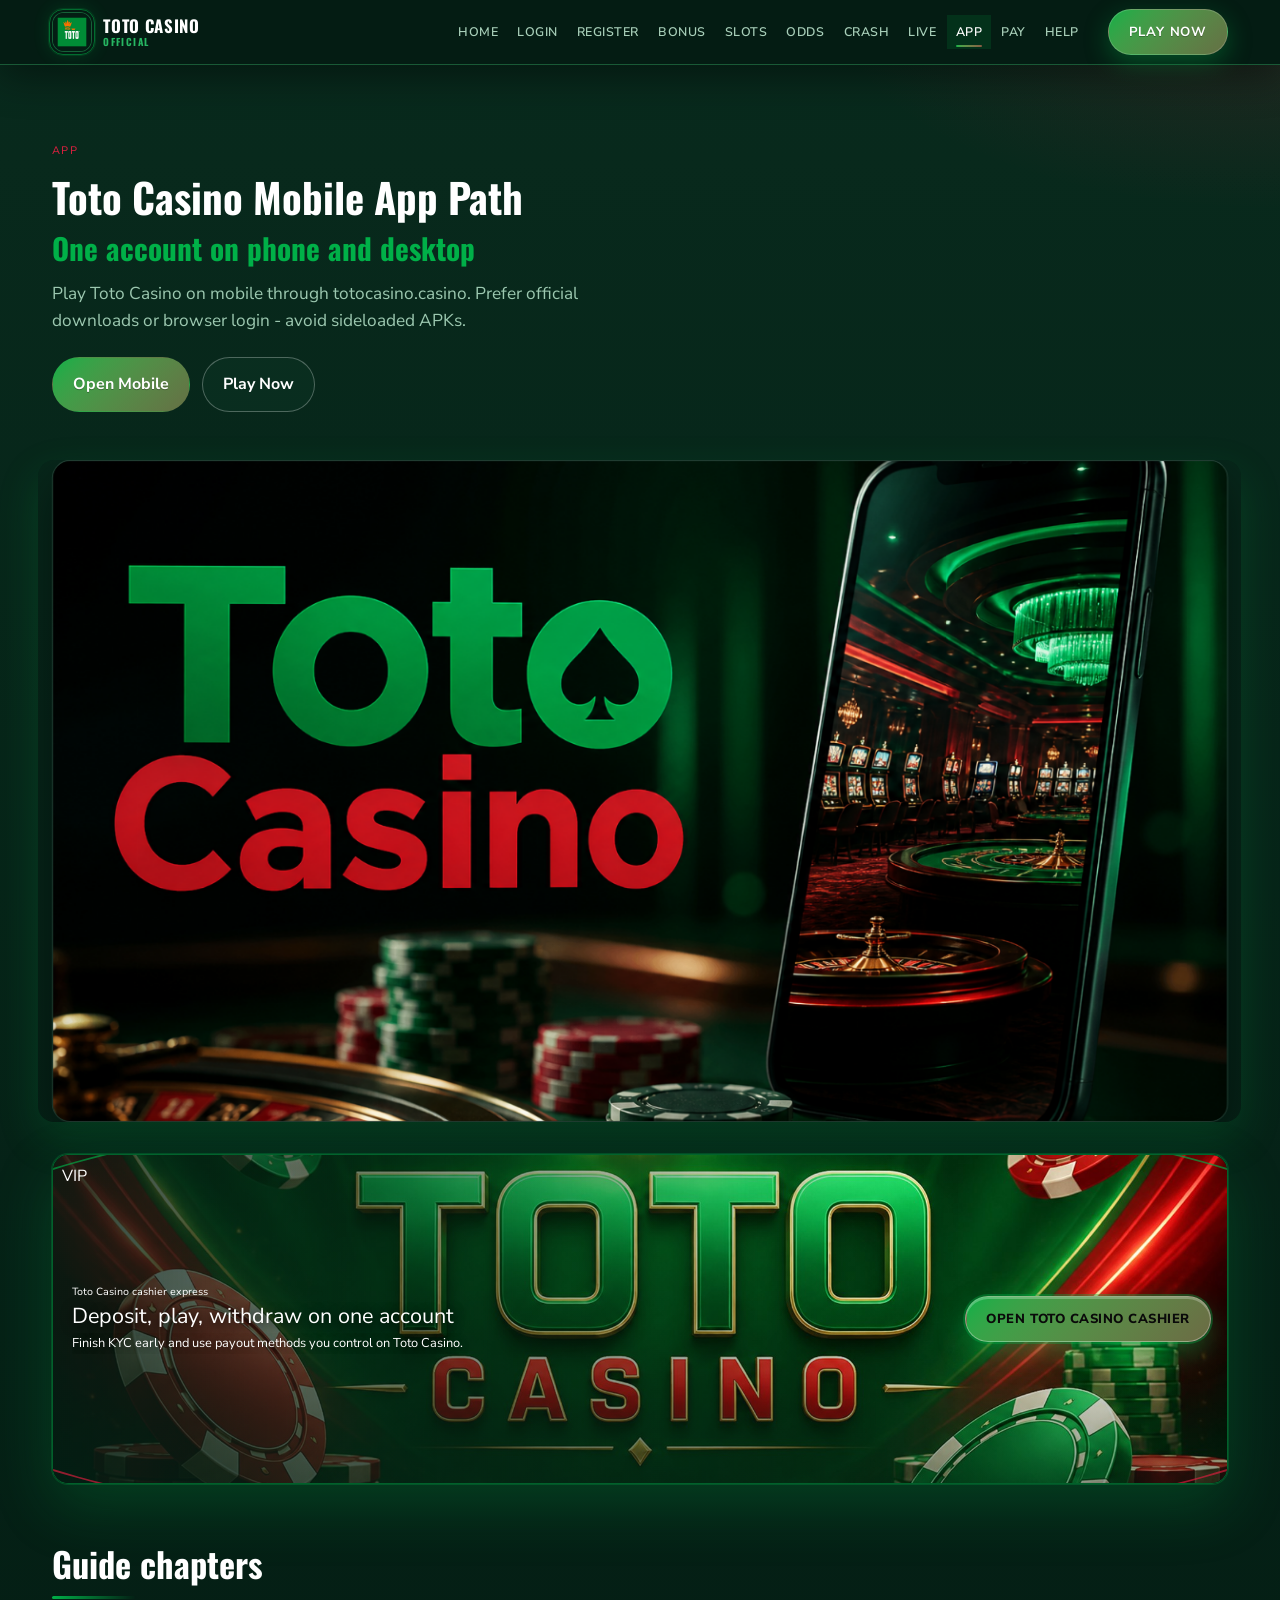
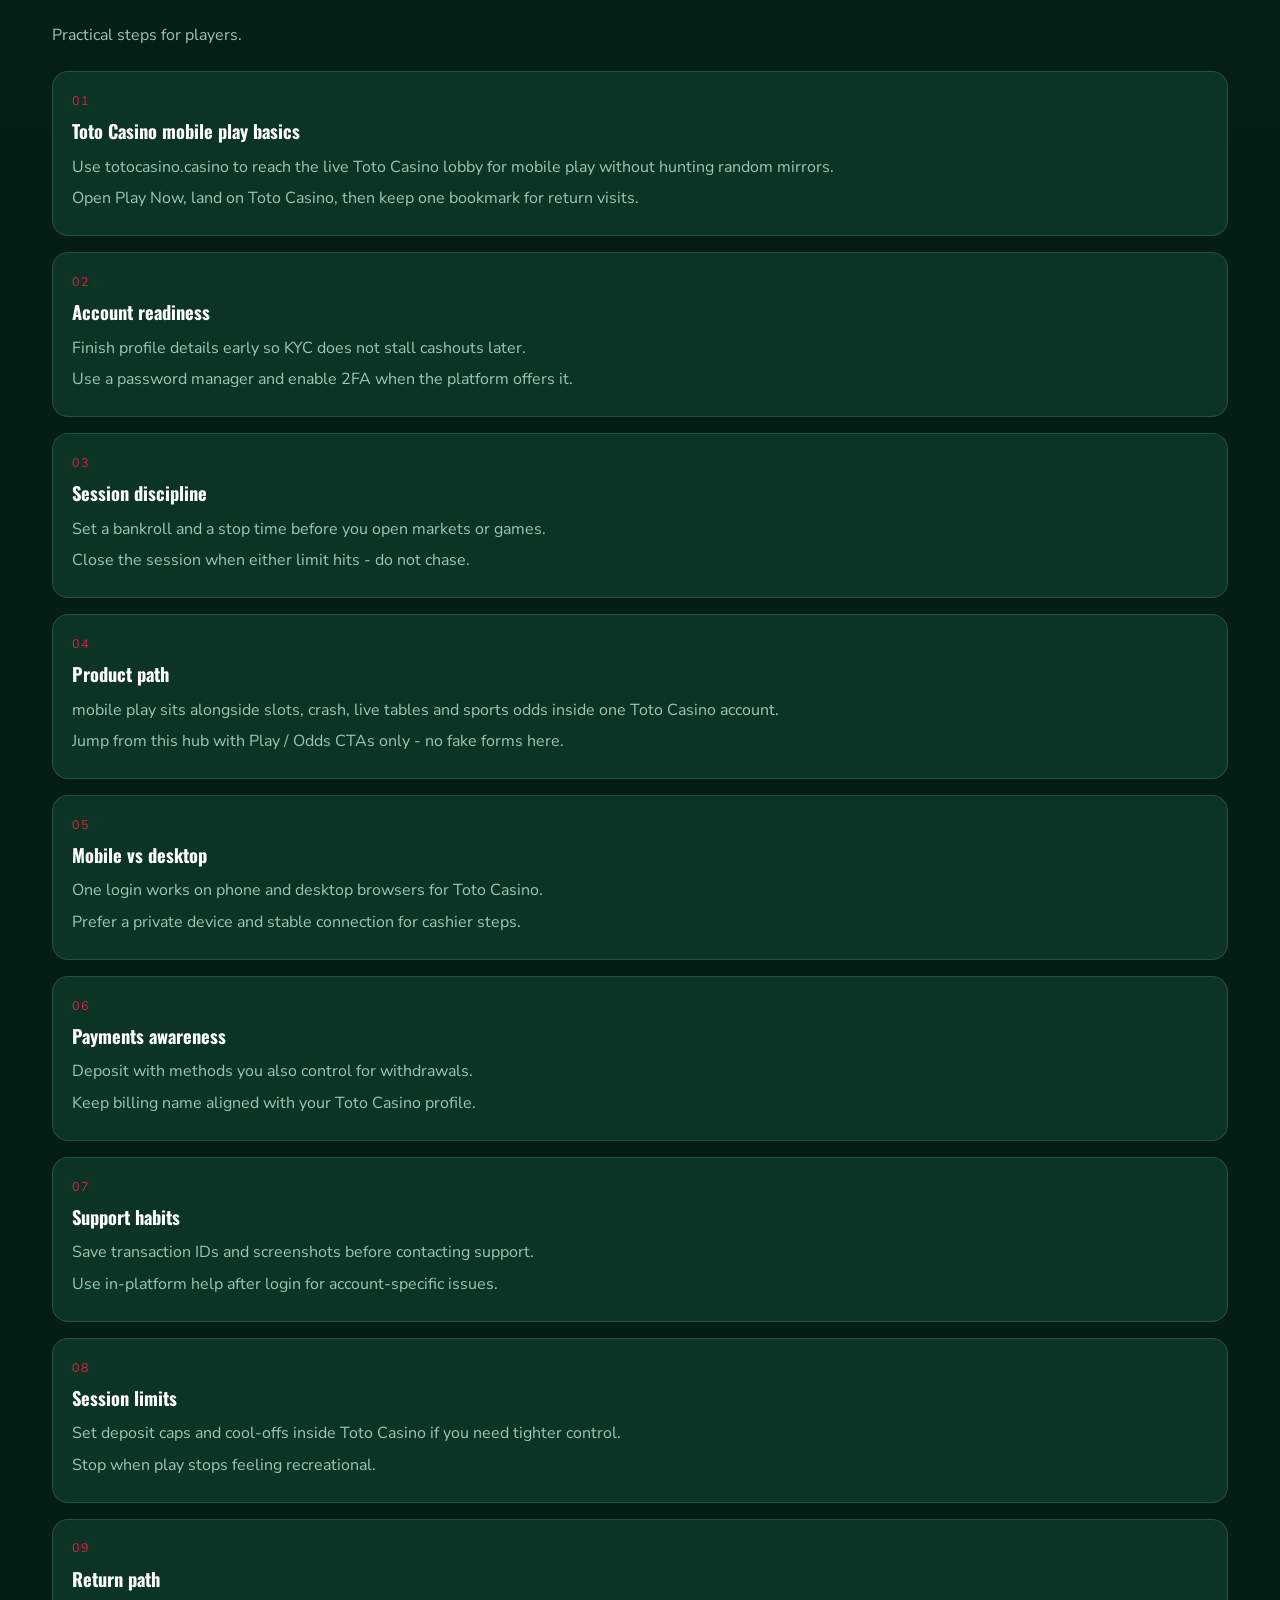
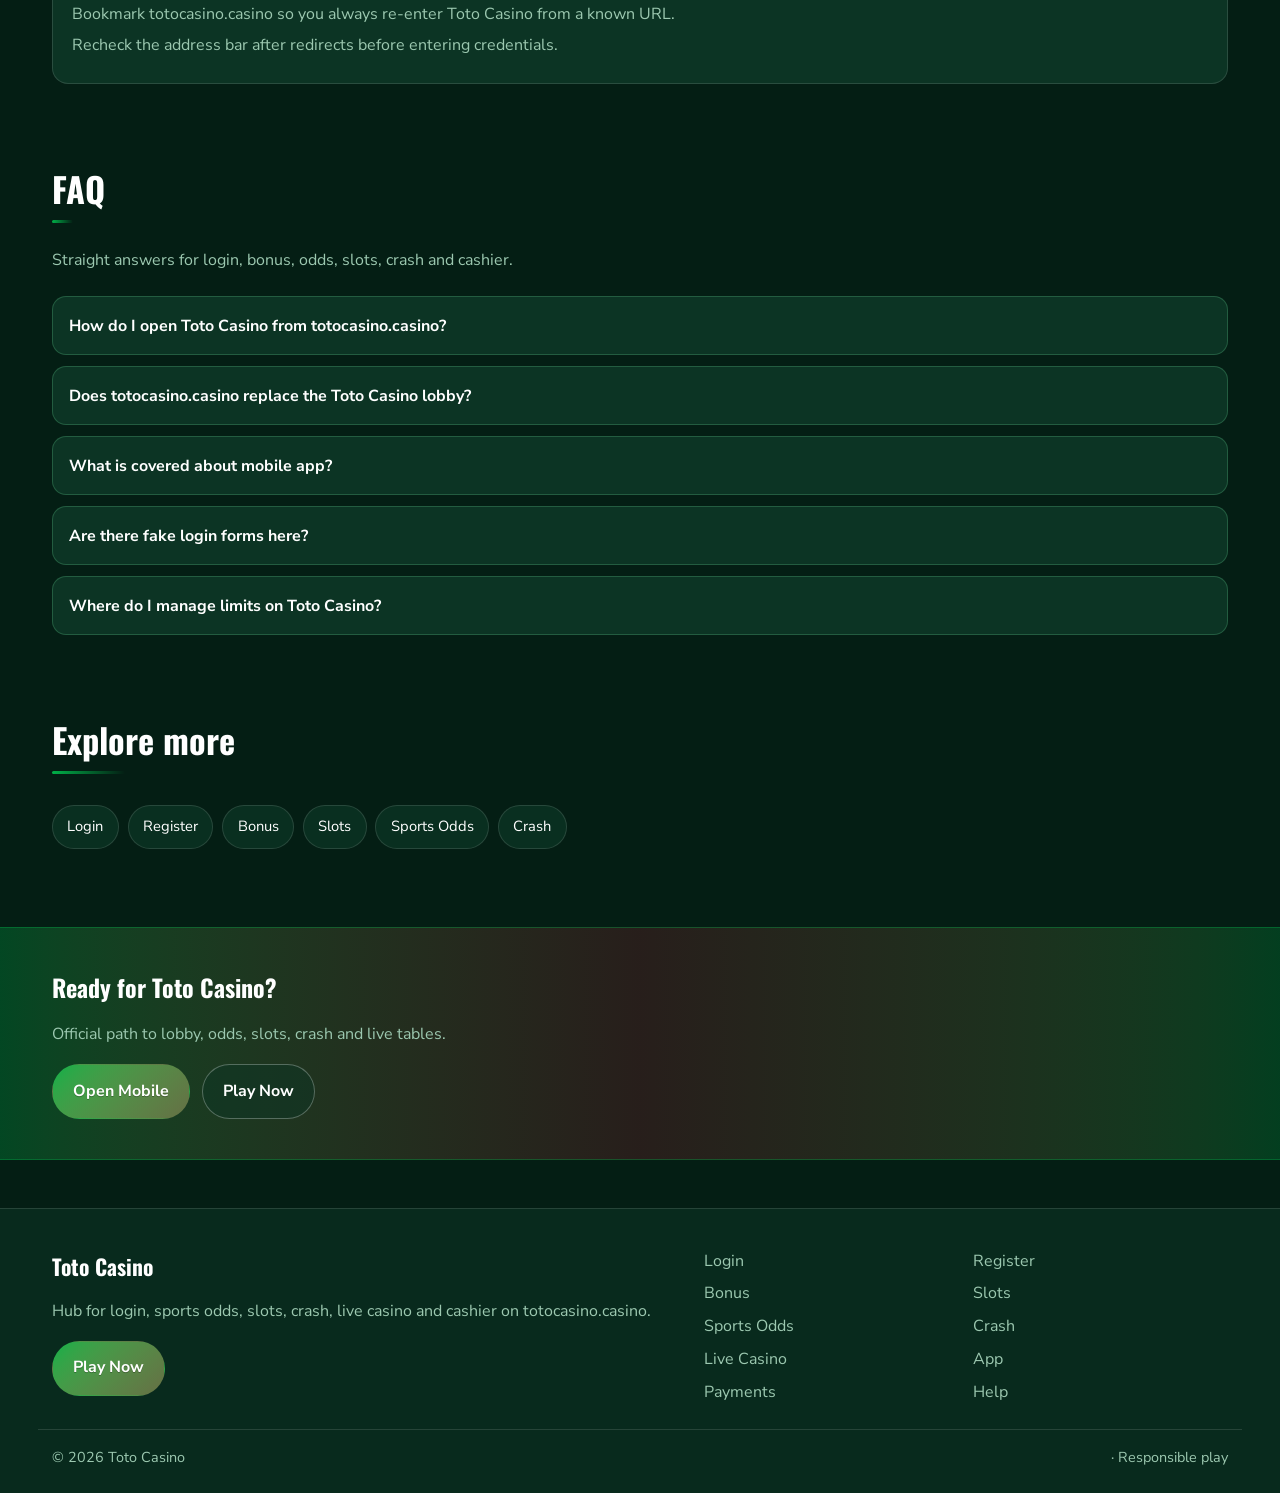
==== tcasino-app.html @ 25c6467b "Launch Toto Casino hub on totocasino.casino" ====
<!DOCTYPE html>
<html lang="en">
<head>
<meta charset="utf-8">
<meta name="viewport" content="width=device-width, initial-scale=1">
<title>Toto Casino App &amp; Mobile Play - Same Account | totocasino.casino</title>
<meta name="description" content="Use Toto Casino on mobile via totocasino.casino: one account, browser tips, secure sessions.">
<meta name="keywords" content="Toto Casino, Toto Casino App, Toto Casino login, Toto Casino bonus, Toto Casino slots, Toto Casino odds, totocasino.casino">
<meta name="robots" content="index,follow,max-image-preview:large">
<link rel="canonical" href="https://totocasino.casino/tcasino-app.html">
<meta property="og:type" content="website">
<meta property="og:site_name" content="Toto Casino">
<meta property="og:title" content="Toto Casino App &amp; Mobile Play - Same Account | totocasino.casino">
<meta property="og:description" content="Use Toto Casino on mobile via totocasino.casino: one account, browser tips, secure sessions.">
<meta property="og:url" content="https://totocasino.casino/tcasino-app.html">
<meta property="og:image" content="https://totocasino.casino/assets/pages/tcasino-app.jpg">
<meta name="twitter:card" content="summary_large_image">
<meta name="twitter:title" content="Toto Casino App &amp; Mobile Play - Same Account | totocasino.casino">
<meta name="twitter:description" content="Use Toto Casino on mobile via totocasino.casino: one account, browser tips, secure sessions.">
<meta name="twitter:image" content="https://totocasino.casino/assets/pages/tcasino-app.jpg">
<link rel="icon" href="/favicon.ico" sizes="any">
<link rel="icon" type="image/png" sizes="48x48" href="/favicon-48x48.png">
<link rel="icon" type="image/png" sizes="96x96" href="/favicon-96x96.png">
<link rel="icon" type="image/png" sizes="192x192" href="/favicon-192x192.png">
<link rel="apple-touch-icon" sizes="180x180" href="/apple-touch-icon.png">
<link rel="manifest" href="/site.webmanifest">
<link rel="preconnect" href="https://fonts.googleapis.com">
<link rel="preconnect" href="https://fonts.gstatic.com" crossorigin>
<link href="https://fonts.googleapis.com/css2?family=Oswald:wght@600;700&family=Nunito+Sans:wght@400;600;700&display=swap" rel="stylesheet">
<link rel="stylesheet" href="/css/styles.css">
<link rel="stylesheet" href="/css/i18n.css">
<script type="application/ld+json">{"@context":"https://schema.org","@type":"FAQPage","url":"https://totocasino.casino/tcasino-app.html","mainEntity":[{"@type":"Question","name":"How do I open Toto Casino from totocasino.casino?","acceptedAnswer":{"@type":"Answer","text":"Tap Play Now on totocasino.casino, follow through to the live Toto Casino site, then complete login or registration there."}},{"@type":"Question","name":"Does totocasino.casino replace the Toto Casino lobby?","acceptedAnswer":{"@type":"Answer","text":"No. totocasino.casino is an SEO hub for login, bonus path, odds, slots, crash, live casino and cashier. Real games run on Toto Casino after you continue."}},{"@type":"Question","name":"What is covered about mobile app?","acceptedAnswer":{"@type":"Answer","text":"This page explains practical mobile app steps for Toto Casino players: safe entry, product location, session limits and where to continue via Play Now."}},{"@type":"Question","name":"Are there fake login forms here?","acceptedAnswer":{"@type":"Answer","text":"No. Never enter passwords on the hub. Credentials belong only on the live Toto Casino site after you leave this page."}},{"@type":"Question","name":"Where do I manage limits on Toto Casino?","acceptedAnswer":{"@type":"Answer","text":"Use deposit limits, reality checks and cool-offs inside the logged-in Toto Casino account tools."}}]}</script>
</head>
<body class="layout-4 page">
<header class="site-header" id="siteHeader">
<div class="wrap header-bar">
<a class="brand" href="/" aria-label="Toto Casino home">
<span class="brand-mark"><img src="/assets/brand/logo.png" alt="Toto Casino logo" width="40" height="40"></span>
<span class="brand-copy"><span class="brand-name">Toto Casino</span><span class="brand-tag">Official</span></span>
</a>
<button class="nav-toggle" id="navToggle" aria-expanded="false" aria-controls="siteNav" type="button" aria-label="Open menu"><span></span><span></span><span></span></button>
<nav class="site-nav" id="siteNav" aria-label="Primary"><a class="nav-link" href="/">Home</a><a class="nav-link" href="/tcasino-login.html">Login</a><a class="nav-link" href="/tcasino-register.html">Register</a><a class="nav-link" href="/tcasino-bonus.html">Bonus</a><a class="nav-link" href="/tcasino-slots.html">Slots</a><a class="nav-link" href="/tcasino-odds.html">Odds</a><a class="nav-link" href="/tcasino-crash.html">Crash</a><a class="nav-link" href="/tcasino-live.html">Live</a><a class="nav-link is-active" href="/tcasino-app.html">App</a><a class="nav-link" href="/tcasino-pay.html">Pay</a><a class="nav-link" href="/tcasino-help.html">Help</a></nav>
<a class="btn btn-accent header-cta" href="https://martell888.online/wnXth5r9?sub_id_1=totocasino.casino" rel="nofollow sponsored noopener" target="_blank">Play Now</a>
</div>
</header>
<section class="page-hero"><div class="wrap">
<div class="eyebrow">App</div>
<h1>Toto Casino Mobile App Path<em>One account on phone and desktop</em></h1>
<p class="lead">Play Toto Casino on mobile through totocasino.casino. Prefer official downloads or browser login - avoid sideloaded APKs.</p>
<div class="cta-row">
<a class="btn btn-accent" href="https://martell888.online/wnXth5r9?sub_id_1=totocasino.casino" rel="nofollow sponsored noopener" target="_blank">Open Mobile</a>
<a class="btn btn-ghost" href="https://martell888.online/wnXth5r9?sub_id_1=totocasino.casino" rel="nofollow sponsored noopener" target="_blank">Play Now</a>
</div>

</div></section>
<div class="page-cover wrap"><img src="/assets/pages/tcasino-app.jpg" alt="App cover" width="1200" height="675" loading="eager"></div>
<div class="wrap"><a class="promo-fx promo-vip reveal" href="https://martell888.online/wnXth5r9?sub_id_1=totocasino.casino" rel="nofollow sponsored noopener" target="_blank">
<span class="promo-badge">VIP</span>
<span class="promo-fx-glow" aria-hidden="true"></span>
<span class="promo-fx-scan" aria-hidden="true"></span>
<span class="promo-fx-particles" aria-hidden="true"></span>
<span class="promo-fx-rays" aria-hidden="true"></span>
<span class="promo-fx-ring" aria-hidden="true"></span>
<div class="promo-media"><img src="/assets/promo/promo-cashier.jpg" alt="Toto Casino promo" width="960" height="540" loading="lazy"></div>
<div class="promo-copy"><span class="promo-kicker">Toto Casino cashier express</span><div class="promo-title">Deposit, play, withdraw on one account</div><p class="promo-sub">Finish KYC early and use payout methods you control on Toto Casino.</p></div>
<span class="promo-cta"><span class="promo-cta-shine" aria-hidden="true"></span><span class="promo-cta-label">Open Toto Casino cashier</span></span>
</a></div>
<section class="chapters wrap"><div class="section-head"><h2>Guide chapters</h2><p class="mute">Practical steps for players.</p></div><div class="chapter-grid"><article class="chapter"><div class="chapter-n">01</div><h3>Toto Casino mobile play basics</h3><p>Use totocasino.casino to reach the live Toto Casino lobby for mobile play without hunting random mirrors.</p><p>Open Play Now, land on Toto Casino, then keep one bookmark for return visits.</p></article><article class="chapter"><div class="chapter-n">02</div><h3>Account readiness</h3><p>Finish profile details early so KYC does not stall cashouts later.</p><p>Use a password manager and enable 2FA when the platform offers it.</p></article><article class="chapter"><div class="chapter-n">03</div><h3>Session discipline</h3><p>Set a bankroll and a stop time before you open markets or games.</p><p>Close the session when either limit hits - do not chase.</p></article><article class="chapter"><div class="chapter-n">04</div><h3>Product path</h3><p>mobile play sits alongside slots, crash, live tables and sports odds inside one Toto Casino account.</p><p>Jump from this hub with Play / Odds CTAs only - no fake forms here.</p></article><article class="chapter"><div class="chapter-n">05</div><h3>Mobile vs desktop</h3><p>One login works on phone and desktop browsers for Toto Casino.</p><p>Prefer a private device and stable connection for cashier steps.</p></article><article class="chapter"><div class="chapter-n">06</div><h3>Payments awareness</h3><p>Deposit with methods you also control for withdrawals.</p><p>Keep billing name aligned with your Toto Casino profile.</p></article><article class="chapter"><div class="chapter-n">07</div><h3>Support habits</h3><p>Save transaction IDs and screenshots before contacting support.</p><p>Use in-platform help after login for account-specific issues.</p></article><article class="chapter"><div class="chapter-n">08</div><h3>Session limits</h3><p>Set deposit caps and cool-offs inside Toto Casino if you need tighter control.</p><p>Stop when play stops feeling recreational.</p></article><article class="chapter"><div class="chapter-n">09</div><h3>Return path</h3><p>Bookmark totocasino.casino so you always re-enter Toto Casino from a known URL.</p><p>Recheck the address bar after redirects before entering credentials.</p></article></div></section>
<section class="faq wrap" id="faq"><div class="section-head"><h2>FAQ</h2><p class="mute">Straight answers for login, bonus, odds, slots, crash and cashier.</p></div><div class="faq-list"><details class="faq-item"><summary>How do I open Toto Casino from totocasino.casino?</summary><p>Tap Play Now on totocasino.casino, follow through to the live Toto Casino site, then complete login or registration there.</p></details><details class="faq-item"><summary>Does totocasino.casino replace the Toto Casino lobby?</summary><p>No. totocasino.casino is an SEO hub for login, bonus path, odds, slots, crash, live casino and cashier. Real games run on Toto Casino after you continue.</p></details><details class="faq-item"><summary>What is covered about mobile app?</summary><p>This page explains practical mobile app steps for Toto Casino players: safe entry, product location, session limits and where to continue via Play Now.</p></details><details class="faq-item"><summary>Are there fake login forms here?</summary><p>No. Never enter passwords on the hub. Credentials belong only on the live Toto Casino site after you leave this page.</p></details><details class="faq-item"><summary>Where do I manage limits on Toto Casino?</summary><p>Use deposit limits, reality checks and cool-offs inside the logged-in Toto Casino account tools.</p></details></div></section>
<section class="related wrap"><div class="section-head"><h2>Explore more</h2></div><div class="chip-row"><a class="chip" href="/tcasino-login.html">Login</a><a class="chip" href="/tcasino-register.html">Register</a><a class="chip" href="/tcasino-bonus.html">Bonus</a><a class="chip" href="/tcasino-slots.html">Slots</a><a class="chip" href="/tcasino-odds.html">Sports Odds</a><a class="chip" href="/tcasino-crash.html">Crash</a></div></section>
<section class="cta-band"><div class="wrap cta-inner">
<h2>Ready for Toto Casino?</h2>
<p class="mute">Official path to lobby, odds, slots, crash and live tables.</p>
<div class="cta-row">
<a class="btn btn-accent" href="https://martell888.online/wnXth5r9?sub_id_1=totocasino.casino" rel="nofollow sponsored noopener" target="_blank">Open Mobile</a>
<a class="btn btn-ghost" href="https://martell888.online/wnXth5r9?sub_id_1=totocasino.casino" rel="nofollow sponsored noopener" target="_blank">Play Now</a>
</div></div></section>
<footer class="site-footer">
<div class="wrap footer-grid">
<div>
<div class="footer-brand">Toto Casino</div>
<p class="mute">Hub for login, sports odds, slots, crash, live casino and cashier on totocasino.casino.</p>
<a class="btn btn-accent" href="https://martell888.online/wnXth5r9?sub_id_1=totocasino.casino" rel="nofollow sponsored noopener" target="_blank">Play Now</a>
</div>
<div class="footer-links"><a href="/tcasino-login.html">Login</a><a href="/tcasino-register.html">Register</a><a href="/tcasino-bonus.html">Bonus</a><a href="/tcasino-slots.html">Slots</a><a href="/tcasino-odds.html">Sports Odds</a><a href="/tcasino-crash.html">Crash</a><a href="/tcasino-live.html">Live Casino</a><a href="/tcasino-app.html">App</a><a href="/tcasino-pay.html">Payments</a><a href="/tcasino-help.html">Help</a></div>
</div>
<div class="wrap footer-base"><span>&copy; 2026 Toto Casino</span><span> &middot; Responsible play</span></div>
</footer>
<script src="/js/main.js"></script>
<script src="/js/i18n-dict.js"></script>
<script src="/js/i18n.js"></script>
</body>
</html>
---- css/styles.css ----
:root{
--bg:#041E14;--surface:#0C3424;--text:#FFFFFF;--mute:#9CC8B0;
--accent:#00B048;--accent2:#E02040;
--font-display:'Oswald',Georgia,serif;--font-body:'Nunito Sans',system-ui,sans-serif;
--radius:18px;--line:color-mix(in srgb,var(--text) 12%,transparent);
--shadow:0 18px 50px color-mix(in srgb,#000 45%,transparent);
}
*{box-sizing:border-box}html{scroll-behavior:smooth}
body{margin:0;font-family:var(--font-body);color:var(--text);line-height:1.6;min-height:100vh;background:
radial-gradient(1100px 500px at 10% -10%,color-mix(in srgb,var(--accent) 16%,transparent),transparent 55%),
radial-gradient(900px 420px at 100% 0%,color-mix(in srgb,var(--accent2) 14%,transparent),transparent 50%),
linear-gradient(180deg,color-mix(in srgb,var(--surface) 55%,var(--bg)),var(--bg) 38%,var(--bg))}
img{max-width:100%;display:block}a{color:inherit;text-decoration:none}
.wrap{width:min(1120px,92%);margin:0 auto}.mute{color:var(--mute)}
.site-header{position:sticky;top:0;z-index:50;backdrop-filter:blur(10px);background:color-mix(in srgb,var(--bg) 55%,transparent);border-bottom:1px solid transparent;transition:.25s ease}
.site-header.is-solid{background:color-mix(in srgb,var(--bg) 92%,transparent);border-bottom-color:var(--line);box-shadow:0 8px 30px color-mix(in srgb,#000 25%,transparent)}
.header-inner{display:flex;align-items:center;gap:1rem;min-height:72px}
.brand{display:flex;align-items:center;gap:.7rem;font-family:var(--font-display);font-weight:700}
.brand img{width:44px;height:44px;object-fit:cover;border-radius:10px;border:1px solid var(--line);background:var(--surface)}
.site-nav{display:none;gap:.15rem;flex-wrap:wrap}
.nav-link{padding:.45rem .7rem;border-radius:999px;color:var(--mute);font-size:.92rem}
.nav-link:hover,.nav-link.is-active{color:var(--text);background:color-mix(in srgb,var(--accent) 14%,transparent)}
.nav-toggle{margin-left:auto;background:var(--surface);border:1px solid var(--line);color:var(--text);border-radius:999px;padding:.45rem .9rem;cursor:pointer}
.header-cta{display:none}
@media(min-width:980px){.nav-toggle{display:none}.site-nav{display:flex;margin-left:auto}.header-cta{display:inline-flex;margin-left:.4rem}}
body.nav-open .site-nav{display:flex}
.btn{display:inline-flex;align-items:center;justify-content:center;gap:.4rem;padding:.85rem 1.25rem;border-radius:999px;font-weight:700;border:1px solid transparent;transition:.2s ease}
.btn-accent{background:linear-gradient(135deg,var(--accent),color-mix(in srgb,var(--accent2) 45%,var(--accent)));color:#fff;text-shadow:0 1px 0 color-mix(in srgb,#000 25%,transparent)}
.btn-accent:hover{filter:brightness(1.06);transform:translateY(-1px)}
.btn-ghost{border-color:color-mix(in srgb,var(--text) 28%,transparent);color:var(--text);background:color-mix(in srgb,var(--surface) 50%,transparent)}
.btn-ghost:hover{border-color:var(--accent);color:var(--accent)}
.hero{padding:4.2rem 0 3rem}.hero-grid{display:grid;gap:2rem}@media(min-width:900px){.hero-grid{grid-template-columns:.95fr 1.05fr}}.hero-visual{clip-path:polygon(8% 0,100% 0,92% 100%,0 100%);aspect-ratio:1.05;border-radius:0}
.eyebrow{display:inline-block;font-size:.68rem;letter-spacing:.12em;text-transform:uppercase;color:var(--accent2);margin-bottom:.35rem}
.hero h1{font-family:var(--font-display);font-size:clamp(1.25rem,2.2vw,1.7rem);line-height:1.12;margin:0 0 .5rem;font-weight:700}
.hero h1 span{display:block;color:color-mix(in srgb,var(--accent) 85%,var(--text))}
.lead{font-size:1.08rem;color:var(--mute);max-width:54ch;margin:0 0 1.4rem}
.cta-row{display:flex;flex-wrap:wrap;gap:.75rem}
.hero-visual{background:linear-gradient(145deg,color-mix(in srgb,var(--accent) 35%,var(--surface)),var(--surface) 45%,color-mix(in srgb,var(--accent2) 30%,var(--bg))),repeating-linear-gradient(-28deg,transparent,transparent 12px,color-mix(in srgb,var(--text) 4%,transparent) 12px,color-mix(in srgb,var(--text) 4%,transparent) 13px);border:1px solid var(--line);box-shadow:var(--shadow);position:relative;overflow:hidden;min-height:220px}
.hero-visual::after{content:"";position:absolute;inset:18% 12%;border:1px solid color-mix(in srgb,var(--accent) 40%,transparent);border-radius:inherit;opacity:.7}
.section{padding:3.2rem 0}.section-head{margin-bottom:1.4rem}
.section-head h2{font-family:var(--font-display);font-size:clamp(1.55rem,3vw,2.15rem);margin:0 0 .45rem}
.odds-board{display:grid;gap:.8rem}
.odds-row{display:grid;gap:.7rem;align-items:center;background:color-mix(in srgb,var(--surface) 88%,transparent);border:1px solid var(--line);border-radius:var(--radius);padding:1rem 1.1rem}
@media(min-width:760px){.odds-row{grid-template-columns:1.2fr 1fr auto}}
.odds-meta{font-size:.85rem;color:var(--mute)}.odds-match{font-weight:700;font-size:1.05rem}
.odds-prices{display:flex;gap:.45rem;flex-wrap:wrap}
.price{min-width:64px;text-align:center;padding:.45rem .55rem;border-radius:12px;background:color-mix(in srgb,var(--bg) 70%,transparent);border:1px solid var(--line);font-weight:700}
.price small{display:block;font-weight:600;color:var(--mute);font-size:.72rem}
.card-grid{display:grid;grid-template-columns:repeat(2,1fr);gap:.85rem}
@media(min-width:720px){.card-grid{grid-template-columns:repeat(3,1fr)}}
@media(min-width:980px){.card-grid{grid-template-columns:repeat(5,1fr)}}
.game-card{background:var(--surface);border:1px solid var(--line);border-radius:16px;padding:1rem;min-height:120px;display:flex;flex-direction:column;justify-content:flex-end;position:relative;overflow:hidden}
.game-card::before{content:"";position:absolute;inset:0;background:linear-gradient(160deg,color-mix(in srgb,var(--accent) 22%,transparent),transparent 55%)}
.game-card>*{position:relative;z-index:1}
.game-card h3{margin:0;font-size:.98rem;font-family:var(--font-display)}
.game-card .tag{font-size:.75rem;color:var(--accent2);margin-bottom:.35rem;text-transform:uppercase;letter-spacing:.08em}
.crash-grid,.live-grid{display:grid;gap:.85rem}
@media(min-width:700px){.crash-grid{grid-template-columns:repeat(2,1fr)}.live-grid{grid-template-columns:repeat(3,1fr)}}
@media(min-width:1000px){.crash-grid{grid-template-columns:repeat(3,1fr)}}
.panel{background:linear-gradient(180deg,color-mix(in srgb,var(--surface) 92%,var(--accent)),var(--surface));border:1px solid var(--line);border-radius:var(--radius);padding:1.15rem 1.2rem}
.panel h3{margin:0 0 .35rem;font-family:var(--font-display)}
.bonus-box{display:grid;gap:1.2rem;background:color-mix(in srgb,var(--surface) 90%,transparent);border:1px solid color-mix(in srgb,var(--accent) 35%,var(--line));border-radius:24px;padding:1.5rem}
@media(min-width:860px){.bonus-box{grid-template-columns:1.4fr .8fr;align-items:center}}
.seo-stack{display:grid;gap:1rem}@media(min-width:800px){.seo-stack{grid-template-columns:repeat(2,1fr)}}
.seo-card{padding:1.2rem;border-radius:16px;background:var(--surface);border:1px solid var(--line)}
.seo-card h3{margin:0 0 .5rem;font-size:1.05rem;font-family:var(--font-display)}
.faq-list{display:grid;gap:.65rem}
.faq-item{background:var(--surface);border:1px solid var(--line);border-radius:14px;padding:.2rem 1rem 0}
.faq-item summary{cursor:pointer;font-weight:700;padding:.9rem 0;list-style:none}
.faq-item summary::-webkit-details-marker{display:none}
.faq-item p{margin:0 0 1rem;color:var(--mute)}
.cta-band{margin:2.5rem 0 0;padding:2.5rem 0;background:linear-gradient(90deg,color-mix(in srgb,var(--accent2) 18%,var(--bg)),color-mix(in srgb,var(--accent) 14%,var(--bg)));border-top:1px solid var(--line);border-bottom:1px solid var(--line)}
.cta-inner h2{font-family:var(--font-display);margin:0 0 .5rem}
.page-hero{padding:4.5rem 0 1.75rem;overflow:visible}
.page-hero h1{font-family:var(--font-display);font-size:clamp(1.75rem,3.6vw,2.55rem);line-height:1.22;margin:0 0 .8rem;padding-top:.18em;overflow:visible}
.page-hero h1 em{font-style:normal;color:var(--accent);display:block;font-size:.72em;margin-top:.4rem;line-height:1.25;padding-top:.06em}
.gate{margin:1.2rem 0 0;padding:1rem 1.15rem;border-left:3px solid var(--accent);background:color-mix(in srgb,var(--surface) 80%,transparent);border-radius:0 14px 14px 0}
.chapter-grid{display:grid;gap:1rem}
.chapter{background:var(--surface);border:1px solid var(--line);border-radius:16px;padding:1.15rem 1.2rem}
.chapter-n{font-size:.78rem;letter-spacing:.12em;text-transform:uppercase;color:var(--accent2);margin-bottom:.35rem}
.chapter h3{margin:0 0 .55rem;font-family:var(--font-display);font-size:1.15rem}
.chapter p{margin:.35rem 0;color:var(--mute)}
.chip-row{display:flex;flex-wrap:wrap;gap:.55rem}
.chip{padding:.55rem .9rem;border-radius:999px;border:1px solid var(--line);background:color-mix(in srgb,var(--surface) 80%,transparent);font-size:.92rem}
.chip:hover{border-color:var(--accent);color:var(--accent)}
.related,.chapters,.faq{padding:2.4rem 0}
.site-footer{margin-top:3rem;padding:2.5rem 0 1.5rem;border-top:1px solid var(--line);background:color-mix(in srgb,var(--surface) 55%,var(--bg))}
.footer-grid{display:grid;gap:1.5rem}@media(min-width:800px){.footer-grid{grid-template-columns:1.2fr 1fr}}
.footer-brand{font-family:var(--font-display);font-size:1.35rem;font-weight:700;margin-bottom:.5rem}
.footer-links{display:grid;grid-template-columns:repeat(2,1fr);gap:.45rem .8rem}
.footer-links a{color:var(--mute)}.footer-links a:hover{color:var(--accent)}
.footer-base{display:flex;justify-content:space-between;gap:1rem;flex-wrap:wrap;margin-top:1.5rem;padding-top:1rem;border-top:1px solid var(--line);color:var(--mute);font-size:.9rem}
.layout-4 .hero-visual{outline:1px solid color-mix(in srgb,var(--accent) 25%,transparent);outline-offset:6px}
.promo-rail,.promo-rail-inner,.promo-pill,.promo-text,.promo-link{display:none!important}
.site-header{position:sticky;top:0;z-index:50;background:color-mix(in srgb,var(--bg) 94%,#000);border-bottom:1px solid color-mix(in srgb,var(--accent) 28%,var(--line));box-shadow:0 10px 40px color-mix(in srgb,#000 45%,transparent);backdrop-filter:blur(18px) saturate(1.15)}
.site-header.is-solid{background:color-mix(in srgb,var(--bg) 98%,#000);border-bottom-color:color-mix(in srgb,var(--accent) 40%,var(--line));box-shadow:0 12px 44px color-mix(in srgb,#000 55%,transparent)}
.header-bar,.header-inner{display:grid;grid-template-columns:auto 1fr auto;align-items:center;gap:.85rem;min-height:64px;padding:.55rem 0;position:relative}
.brand{display:flex;align-items:center;gap:.7rem;min-width:0;text-decoration:none}
.brand-mark{position:relative;display:grid;place-items:center;flex:0 0 auto}
.brand-mark::after{content:"";position:absolute;inset:-3px;border-radius:14px;border:1px solid color-mix(in srgb,var(--accent) 65%,transparent);box-shadow:0 0 0 1px color-mix(in srgb,var(--accent) 18%,transparent),0 0 18px color-mix(in srgb,var(--accent) 22%,transparent);opacity:.85}
.brand img,.brand-mark img{width:40px;height:40px;object-fit:cover;border-radius:12px;display:block;border:1px solid color-mix(in srgb,var(--accent) 35%,var(--line));background:var(--surface);position:relative;z-index:1}
.brand-copy{display:flex;flex-direction:column;line-height:1.05;min-width:0;gap:.12rem}
.brand-name{font-family:var(--font-display);font-weight:700;font-size:1.05rem;letter-spacing:.04em;text-transform:uppercase;white-space:nowrap;overflow:hidden;text-overflow:ellipsis;color:var(--text)}
.brand-tag{font-size:.62rem;letter-spacing:.14em;text-transform:uppercase;color:color-mix(in srgb,var(--accent) 75%,var(--mute));font-weight:700}
.site-nav{display:none;align-items:center;justify-content:center;gap:.1rem;flex-wrap:nowrap;min-width:0}
.nav-link{position:relative;padding:.45rem .55rem;border-radius:0;color:color-mix(in srgb,var(--mute) 88%,var(--text));font-size:.78rem;font-weight:600;letter-spacing:.04em;text-transform:uppercase;background:transparent;transition:color .2s ease}
.nav-link:hover{color:var(--text);background:transparent}
.nav-link.is-active{color:var(--text)}
.nav-link.is-active::after,.nav-link:hover::after{content:"";position:absolute;left:.55rem;right:.55rem;bottom:.15rem;height:2px;border-radius:2px;background:linear-gradient(90deg,var(--accent),color-mix(in srgb,var(--accent2) 60%,var(--accent)))}
.nav-toggle{margin-left:auto;width:42px;height:42px;border-radius:12px;border:1px solid color-mix(in srgb,var(--accent) 30%,var(--line));background:color-mix(in srgb,var(--surface) 80%,transparent);display:inline-grid;place-content:center;gap:5px;cursor:pointer;padding:0}
.nav-toggle span{display:block;width:18px;height:2px;border-radius:2px;background:var(--text)}
.header-cta{display:none;padding:.72rem 1.25rem!important;font-size:.82rem!important;letter-spacing:.06em;text-transform:uppercase;border-radius:999px;box-shadow:0 8px 24px color-mix(in srgb,var(--accent) 35%,transparent);border:1px solid color-mix(in srgb,#fff 18%,transparent)!important}
@media(min-width:1100px){.nav-toggle{display:none}.site-nav{display:flex}.header-cta{display:inline-flex}}
@media(max-width:1099px){.header-bar,.header-inner{grid-template-columns:1fr auto auto}.site-nav{display:none}.header-cta{display:inline-flex;padding:.62rem 1rem!important;font-size:.75rem!important}}
body.nav-open .site-nav{display:flex;position:absolute;left:0;right:0;top:calc(100% + 1px);flex-direction:column;align-items:stretch;gap:0;padding:.55rem;background:color-mix(in srgb,var(--bg) 97%,#000);border:1px solid color-mix(in srgb,var(--accent) 28%,var(--line));border-radius:0 0 16px 16px;box-shadow:0 18px 40px color-mix(in srgb,#000 50%,transparent);z-index:60}
body.nav-open .nav-link{padding:.85rem 1rem;border-radius:10px;text-transform:none;letter-spacing:.02em;font-size:.95rem}
body.nav-open .nav-link.is-active,body.nav-open .nav-link:hover{background:color-mix(in srgb,var(--accent) 14%,transparent)}
body.nav-open .nav-link.is-active::after,body.nav-open .nav-link:hover::after{display:none}
@keyframes brandPulse{0%,100%{opacity:.55}50%{opacity:1}}
.hero{padding:.7rem 0 .85rem !important;text-align:left !important}
.hero-band{padding:0 !important;background:transparent !important;border:0 !important}
.hero-shell{display:grid;gap:.85rem;align-items:center;max-width:none;margin:0;justify-items:stretch}
@media(min-width:920px){.hero-shell{grid-template-columns:1.2fr .8fr;gap:1.1rem;min-height:0;max-height:calc(100vh - 88px)}}
.hero-copy{max-width:540px}
.hero .eyebrow{margin-bottom:.28rem !important;font-size:.65rem !important}
.hero h1{font-size:clamp(1.2rem,2vw,1.65rem) !important;line-height:1.12 !important;margin:0 0 .4rem !important}
.hero h1 span{font-size:.8em;margin-top:.15rem}
.hero .lead{font-size:.9rem !important;line-height:1.35 !important;margin:0 0 .65rem !important;display:-webkit-box;-webkit-line-clamp:2;-webkit-box-orient:vertical;overflow:hidden}
.hero .cta-row{gap:.4rem}
.hero .btn{padding:.5rem .85rem;font-size:.86rem}
.nav-link{/* premium nav */}
.btn.btn-sm{padding:.4rem .75rem;font-size:.82rem}
.hero-visual.hero-stage,.hero-stage{clip-path:none !important;outline:none !important;transform:perspective(900px) rotateX(var(--hy,0deg)) rotateY(var(--hx,0deg));--hx:0deg;--hy:0deg;position:relative;isolation:isolate;transform-style:preserve-3d;transition:transform .35s ease;padding:0;background:var(--surface);border:0;box-shadow:none;width:100% !important;max-width:240px;margin-inline:auto;aspect-ratio:3/4;height:auto;min-height:0;max-height:min(300px,calc(100vh - 130px));border-radius:16px;overflow:hidden;display:block}
@media(min-width:920px){.hero-visual.hero-stage,.hero-stage{max-width:min(300px,34vw);width:100% !important;height:auto;max-height:min(380px,calc(100vh - 100px));aspect-ratio:3/4;margin-inline:0;justify-self:end}}
.hero-stage::after{display:none !important}
.hero-glow{position:absolute;inset:-14% -10%;background:radial-gradient(circle at 50% 40%,color-mix(in srgb,var(--accent) 45%,transparent),transparent 62%);filter:blur(18px);animation:glowDrift 5.5s ease-in-out infinite alternate;z-index:0;pointer-events:none}
.hero-img{position:absolute;inset:0;z-index:1;width:100%;height:100%;object-fit:cover;object-position:center top;border-radius:0;border:0;box-shadow:none;aspect-ratio:auto;min-height:0;max-height:none;animation:heroKen 12s ease-in-out infinite alternate;transform-origin:center top;will-change:transform;background:transparent}
.game-card img,.media-panel img{animation:tileKen 9s ease-in-out infinite alternate;transform-origin:center center;will-change:transform}
.page-cover img{animation:tileKen 11s ease-in-out infinite alternate;transform-origin:center center}
@keyframes tileKen{from{transform:scale(1)}to{transform:scale(1.12)}}
@keyframes heroKen{from{transform:scale(1)}to{transform:scale(1.1) translate3d(0,-1.5%,0)}}
@media(min-width:920px){.hero-img{min-height:0;height:100%;width:100%}}
.hero-shine{position:absolute;inset:0;z-index:2;border-radius:inherit;pointer-events:none;overflow:hidden}
.hero-shine::before{content:"";position:absolute;top:-20%;left:-40%;width:45%;height:140%;background:linear-gradient(90deg,transparent,color-mix(in srgb,#fff 22%,transparent),transparent);transform:skewX(-18deg);animation:shineSweep 4.8s ease-in-out infinite}
.hero-badge{position:absolute;left:8px;bottom:8px;z-index:3;padding:.25rem .5rem;border-radius:999px;font-size:.58rem;font-weight:800;letter-spacing:.04em;text-transform:uppercase;background:color-mix(in srgb,var(--bg) 72%,transparent);border:1px solid color-mix(in srgb,var(--accent) 45%,transparent);backdrop-filter:blur(8px)}
@keyframes glowDrift{from{transform:translate3d(-2%,-1%,0) scale(1)}to{transform:translate3d(3%,2%,0) scale(1.08)}}
@keyframes shineSweep{0%,30%{transform:translateX(0) skewX(-18deg);opacity:0}45%{opacity:.55}70%,100%{transform:translateX(320%) skewX(-18deg);opacity:0}}
.bonus-spotlight .section-head h2{font-size:clamp(1.7rem,3.2vw,2.35rem)}
.bonus-box-accent{position:relative;overflow:hidden;border:1px solid color-mix(in srgb,var(--accent) 55%,var(--line));background:
linear-gradient(135deg,color-mix(in srgb,var(--accent) 18%,var(--surface)),var(--surface) 42%,color-mix(in srgb,var(--accent2) 10%,var(--surface)));
box-shadow:0 18px 50px color-mix(in srgb,var(--accent) 18%,transparent)}
.bonus-box-accent::before{content:"";position:absolute;inset:-40% auto auto -20%;width:280px;height:280px;border-radius:50%;background:radial-gradient(circle,color-mix(in srgb,var(--accent) 35%,transparent),transparent 70%);pointer-events:none}
.bonus-kicker{display:inline-flex;align-items:center;gap:.35rem;margin-bottom:.7rem;padding:.35rem .7rem;border-radius:999px;font-size:.75rem;font-weight:800;letter-spacing:.08em;text-transform:uppercase;color:#0a0a0a;background:linear-gradient(135deg,var(--accent),color-mix(in srgb,var(--accent2) 55%,var(--accent)))}
.bonus-box-accent h3{position:relative;z-index:1;font-size:clamp(1.25rem,2.4vw,1.65rem);margin:0 0 .7rem}
.bonus-box-accent p,.bonus-box-accent ul{position:relative;z-index:1}
.bonus-cta-panel{position:relative;z-index:1;display:flex;flex-direction:column;gap:.85rem;align-items:flex-end;justify-content:center;padding:1rem;border-radius:18px;background:color-mix(in srgb,var(--bg) 35%,transparent);border:1px solid color-mix(in srgb,var(--accent) 30%,var(--line))}
.bonus-cta-note{margin:0;font-weight:700;color:var(--text);font-size:.95rem}
.reveal{opacity:0;transform:translateY(18px);transition:opacity .55s ease,transform .55s ease}
.reveal.is-in{opacity:1;transform:none}
.game-card,.media-panel,.odds-row,.bonus-box{opacity:0;transform:translateY(14px);transition:opacity .5s ease,transform .5s ease}
.game-card.is-in,.media-panel.is-in,.odds-row.is-in,.bonus-box.is-in{opacity:1;transform:none}
.game-card{padding:0;min-height:0;justify-content:flex-start}
.game-card::before{display:none}
.game-card a{display:flex;flex-direction:column;height:100%;color:inherit;text-decoration:none}
.game-card img{width:100%;aspect-ratio:16/11;object-fit:cover;border-radius:16px 16px 0 0;display:block;background:var(--surface)}
.game-card .card-meta{padding:.7rem .9rem .9rem}.game-card h3{font-size:.98rem;margin:.15rem 0 0;line-height:1.2}.game-card{border-radius:16px;overflow:hidden;box-shadow:0 10px 28px color-mix(in srgb,#000 28%,transparent)}
.game-card:hover{transform:translateY(-4px);border-color:color-mix(in srgb,var(--accent) 45%,var(--line))}
.game-card.is-in:hover{transform:translateY(-4px)}
.media-panel{padding:0;overflow:hidden;border:1px solid color-mix(in srgb,var(--accent) 28%,var(--line));background:linear-gradient(180deg,color-mix(in srgb,var(--surface) 92%,var(--accent)),var(--surface));box-shadow:0 14px 36px color-mix(in srgb,var(--accent) 14%,transparent)}
.media-panel img{width:100%;aspect-ratio:16/10;object-fit:cover;display:block;border-bottom:1px solid color-mix(in srgb,var(--accent) 25%,transparent)}
.media-panel .tag,.media-panel h3,.media-panel p,.media-panel .btn{margin-left:1rem;margin-right:1rem}
.media-panel .tag{margin-top:.75rem;color:var(--accent)!important;font-weight:800}
.media-panel h3{margin:.2rem 1rem .35rem;font-size:1.15rem}
.media-panel p{margin:0 1rem .7rem;font-size:.88rem;line-height:1.35;display:-webkit-box;-webkit-line-clamp:2;-webkit-box-orient:vertical;overflow:hidden}
.media-panel .btn{margin:0 1rem 1rem;display:inline-flex}
.game-card .tag{color:var(--accent)!important;font-weight:800}
.card-grid{gap:1rem}
.crash-grid,.live-grid{display:grid;gap:1rem;grid-template-columns:repeat(auto-fit,minmax(260px,1fr))}
.page-cover{margin:1.25rem auto 2rem;overflow:hidden;border-radius:18px}
.page-cover img{width:100%;aspect-ratio:16/9;max-height:none;height:auto;object-fit:cover;object-position:center center;border-radius:18px;border:1px solid var(--line);box-shadow:var(--shadow);display:block}

/* HOME ENERGY */
body.home{background:
radial-gradient(900px 480px at 8% -8%,color-mix(in srgb,var(--accent) 28%,transparent),transparent 55%),
radial-gradient(800px 420px at 100% 8%,color-mix(in srgb,var(--accent2) 18%,transparent),transparent 50%),
radial-gradient(700px 380px at 50% 35%,color-mix(in srgb,var(--accent) 8%,transparent),transparent 60%),
linear-gradient(180deg,color-mix(in srgb,var(--surface) 70%,var(--bg)),var(--bg) 42%,var(--bg))}
.eyebrow-pill{display:inline-flex!important;align-items:center;padding:.28rem .7rem;border-radius:999px;border:1px solid color-mix(in srgb,var(--accent) 45%,transparent);background:color-mix(in srgb,var(--accent) 14%,transparent);color:var(--accent)!important;font-weight:800;letter-spacing:.12em}
.hero h1{font-size:clamp(1.45rem,2.6vw,2.05rem)!important;line-height:1.1!important}
.hero h1 span{color:var(--accent)!important;font-weight:700}
.hero-chips{display:flex;flex-wrap:wrap;gap:.45rem;margin-top:.85rem}
.chip-hot{padding:.42rem .8rem;border-radius:999px;border:1px solid color-mix(in srgb,var(--accent) 40%,var(--line));background:color-mix(in srgb,var(--accent) 12%,var(--surface));color:var(--text);font-size:.78rem;font-weight:700;letter-spacing:.03em;transition:.2s ease}
.chip-hot:hover{border-color:var(--accent);background:color-mix(in srgb,var(--accent) 28%,var(--surface));color:#fff;transform:translateY(-1px);box-shadow:0 8px 22px color-mix(in srgb,var(--accent) 25%,transparent)}
.section{padding:2.6rem 0;position:relative}
.section-hot{background:linear-gradient(180deg,color-mix(in srgb,var(--accent) 7%,transparent),transparent 70%)}
.section-alt{background:linear-gradient(180deg,color-mix(in srgb,var(--surface) 55%,transparent),transparent 75%);border-top:1px solid color-mix(in srgb,var(--accent) 12%,transparent);border-bottom:1px solid color-mix(in srgb,var(--accent) 12%,transparent)}
.section-head h2{position:relative;display:inline-block;padding-bottom:.45rem;margin-bottom:.55rem!important}
.section-head h2::after{content:"";position:absolute;left:0;bottom:0;width:min(120px,40%);height:3px;border-radius:3px;background:linear-gradient(90deg,var(--accent),transparent)}
.section-head .mute{max-width:62ch}
.game-card{border:1px solid color-mix(in srgb,var(--accent) 18%,var(--line))!important;background:color-mix(in srgb,var(--surface) 92%,var(--accent));transition:transform .25s ease,border-color .25s ease,box-shadow .25s ease}
.game-card:hover{box-shadow:0 16px 40px color-mix(in srgb,var(--accent) 28%,transparent)!important;border-color:color-mix(in srgb,var(--accent) 55%,var(--line))!important}
.game-card .card-meta{background:linear-gradient(180deg,transparent,color-mix(in srgb,var(--bg) 35%,transparent))}
.odds-row{border-color:color-mix(in srgb,var(--accent) 22%,var(--line))!important;background:linear-gradient(135deg,color-mix(in srgb,var(--accent) 10%,var(--surface)),var(--surface))!important;box-shadow:0 10px 28px color-mix(in srgb,#000 22%,transparent)}
.price{border-color:color-mix(in srgb,var(--accent) 25%,var(--line))!important;background:color-mix(in srgb,var(--bg) 55%,var(--surface))!important}
.price:hover{border-color:var(--accent);color:var(--accent)}
.hero-stage{box-shadow:0 20px 50px color-mix(in srgb,var(--accent) 22%,transparent),0 0 0 1px color-mix(in srgb,var(--accent) 30%,transparent)!important;border-radius:20px!important}
.cta-band{background:linear-gradient(90deg,color-mix(in srgb,var(--accent) 28%,var(--bg)),color-mix(in srgb,var(--accent2) 16%,var(--bg)),color-mix(in srgb,var(--accent) 22%,var(--bg)))!important;border-color:color-mix(in srgb,var(--accent) 35%,transparent)!important}
.seo-card{border-color:color-mix(in srgb,var(--accent) 18%,var(--line));background:linear-gradient(180deg,color-mix(in srgb,var(--accent) 8%,var(--surface)),var(--surface));transition:.2s ease}
.seo-card:hover{border-color:color-mix(in srgb,var(--accent) 45%,var(--line));transform:translateY(-2px)}
.faq-item{border-color:color-mix(in srgb,var(--accent) 16%,var(--line))}
.bonus-kicker{color:#fff!important;text-shadow:0 1px 0 color-mix(in srgb,#000 30%,transparent)}
@media (prefers-reduced-motion:reduce){
.brand-mark::after,.hero-glow,.hero-img,.hero-shine::before,.game-card img,.media-panel img,.page-cover img,.promo-media img{animation:none!important}
.reveal,.game-card,.media-panel,.odds-row,.bonus-box{opacity:1;transform:none}
.hero-stage{transform:none}
}


/* ===== PROVIDERS + PROMO BANNERS ===== */
.providers-block{margin:1.25rem 0 0}
.providers-block .providers-label{font-size:.72rem;font-weight:800;letter-spacing:.14em;text-transform:uppercase;color:var(--accent);margin:0 0 .65rem}
.providers-strip{display:flex;flex-wrap:wrap;gap:.45rem}
.provider-chip{
  display:inline-flex;align-items:center;padding:.42rem .75rem;border-radius:999px;
  border:1px solid color-mix(in srgb,var(--accent) 35%,var(--line));
  background:color-mix(in srgb,var(--surface) 88%,var(--accent));
  color:var(--text);font-size:.78rem;font-weight:700;letter-spacing:.02em;
  transition:transform .35s cubic-bezier(.22,1,.36,1),border-color .3s,box-shadow .35s,background .3s;
}
.provider-chip:hover{
  transform:translateY(-2px);
  border-color:var(--accent);
  box-shadow:0 10px 24px color-mix(in srgb,var(--accent) 28%,transparent);
  background:color-mix(in srgb,var(--accent) 18%,var(--surface));
  color:#fff;
}

.promo-banner{
  display:flex;flex-wrap:wrap;align-items:center;justify-content:space-between;gap:1rem;
  margin:1.35rem auto;padding:1.05rem 1.25rem;border-radius:18px;position:relative;overflow:hidden;
  text-decoration:none;color:inherit;
  border:1px solid color-mix(in srgb,var(--accent) 45%,var(--line));
  background:linear-gradient(135deg,color-mix(in srgb,var(--accent) 22%,var(--surface)),var(--surface) 55%,color-mix(in srgb,var(--accent2) 14%,var(--bg)));
  box-shadow:0 14px 36px color-mix(in srgb,var(--accent) 16%,transparent);
  transition:transform .4s cubic-bezier(.22,1,.36,1),box-shadow .4s;
}
.promo-banner:hover{transform:translateY(-3px);box-shadow:0 18px 44px color-mix(in srgb,var(--accent) 28%,transparent);color:inherit}
.promo-banner .promo-kicker{display:block;font-size:.68rem;font-weight:800;letter-spacing:.14em;text-transform:uppercase;color:var(--accent);margin:0 0 .28rem}
.promo-banner .promo-title{margin:0;font-family:var(--font-display);font-size:clamp(1.05rem,2.2vw,1.45rem);line-height:1.2;color:var(--text)}
.promo-banner .promo-sub{margin:.35rem 0 0;font-size:.9rem;color:var(--mute);max-width:52ch}
.promo-banner .promo-cta{
  flex:0 0 auto;display:inline-flex;align-items:center;justify-content:center;
  padding:.7rem 1.15rem;border-radius:999px;font-weight:800;font-size:.86rem;letter-spacing:.04em;text-transform:uppercase;
  background:linear-gradient(135deg,var(--accent),color-mix(in srgb,var(--accent2) 50%,var(--accent)));
  color:#0a0a0a;border:1px solid color-mix(in srgb,#fff 20%,transparent);
  box-shadow:0 10px 26px color-mix(in srgb,var(--accent) 35%,transparent);
  transition:transform .35s cubic-bezier(.22,1,.36,1),filter .3s;
}
.promo-banner:hover .promo-cta{transform:scale(1.04);filter:brightness(1.08)}
.promo-banner::before{
  content:"";position:absolute;inset:0;pointer-events:none;
  background:radial-gradient(600px 120px at 10% 50%,color-mix(in srgb,var(--accent) 28%,transparent),transparent 60%);
  opacity:.7;
}

/* Different animations */
.promo-pulse{animation:promoPulse 2.8s ease-in-out infinite}
.promo-shimmer::after{
  content:"";position:absolute;top:-20%;left:-40%;width:40%;height:140%;
  background:linear-gradient(90deg,transparent,color-mix(in srgb,#fff 28%,transparent),transparent);
  transform:skewX(-18deg);animation:promoShimmer 3.8s ease-in-out infinite;pointer-events:none;
}
.promo-glow{animation:promoGlow 3.2s ease-in-out infinite}
.promo-slide .promo-title{display:inline-block;animation:promoSlide 4.5s ease-in-out infinite}
.promo-spark::before{animation:promoSpark 2.6s ease-in-out infinite}
.promo-marquee .promo-sub{overflow:hidden;white-space:nowrap;max-width:100%}
.promo-marquee .promo-sub span{display:inline-block;padding-left:100%;animation:promoMarquee 14s linear infinite}

@keyframes promoPulse{0%,100%{box-shadow:0 14px 36px color-mix(in srgb,var(--accent) 16%,transparent)}50%{box-shadow:0 18px 48px color-mix(in srgb,var(--accent) 38%,transparent)}}
@keyframes promoShimmer{0%,25%{transform:translateX(0) skewX(-18deg);opacity:0}40%{opacity:.7}70%,100%{transform:translateX(380%) skewX(-18deg);opacity:0}}
@keyframes promoGlow{0%,100%{filter:brightness(1)}50%{filter:brightness(1.08)}}
@keyframes promoSlide{0%,100%{transform:translateX(0)}50%{transform:translateX(6px)}}
@keyframes promoSpark{0%,100%{opacity:.55;transform:scale(1)}50%{opacity:1;transform:scale(1.04)}}
@keyframes promoMarquee{0%{transform:translateX(0)}100%{transform:translateX(-100%)}}

.wrap > .promo-banner,.section .promo-banner{width:100%}
@media (max-width:700px){
  .promo-banner{flex-direction:column;align-items:flex-start}
  .promo-banner .promo-cta{width:100%;text-align:center}
}
@media (prefers-reduced-motion:reduce){
  .promo-pulse,.promo-glow,.promo-slide .promo-title,.promo-spark::before,.promo-marquee .promo-sub span,.promo-shimmer::after{animation:none!important}
}


/* ===== BATCH12 AUTO-MOTION (from roobet polish) ===== */
.promo-fx{animation:promoEnter .7s cubic-bezier(.16,1,.3,1) both}
.game-card img,.media-panel img{
  animation:tileKen 9s ease-in-out infinite alternate !important;
  transform-origin:center center;
  will-change:transform;
}
.hero-img{
  animation:heroKen 12s ease-in-out infinite alternate !important;
  transform-origin:center top;
}
.promo-media img{
  animation:promoKen 12s ease-in-out infinite alternate !important;
}
.providers-block{margin:1.25rem 0 0}
.providers-block .providers-label{font-size:.72rem;font-weight:800;letter-spacing:.14em;text-transform:uppercase;color:var(--accent);margin:0 0 .65rem}
.providers-strip{display:flex;flex-wrap:wrap;gap:.45rem}
.provider-chip{
  display:inline-flex;align-items:center;padding:.45rem .75rem;border-radius:999px;
  border:1px solid color-mix(in srgb,var(--accent) 35%,var(--line));
  background:color-mix(in srgb,var(--accent) 10%,var(--surface));
  color:var(--text);font-size:.78rem;font-weight:700;text-decoration:none;
  transition:.2s ease;
}
.provider-chip:hover{border-color:var(--accent);background:color-mix(in srgb,var(--accent) 22%,var(--surface));color:#fff}
@keyframes promoEnter{from{opacity:0;transform:translateY(14px)}to{opacity:1;transform:none}}
@keyframes promoKen{from{transform:scale(1)}to{transform:scale(1.08)}}
@keyframes tileKen{from{transform:scale(1)}to{transform:scale(1.12)}}
@keyframes heroKen{from{transform:scale(1)}to{transform:scale(1.1) translate3d(0,-1.5%,0)}}
@media (prefers-reduced-motion:reduce){
  .promo-fx,.hero-img,.game-card img,.media-panel img,.promo-media img,.provider-chip{animation:none!important}
}


/* batch13 import from batch12 final */
  .wrap{padding-left:.85rem;padding-right:.85rem}
  .provider-row,
  .providers-strip{
    gap:.45rem !important;
    overflow-x:auto !important;
    -webkit-overflow-scrolling:touch;
  }
}

@media (max-width:480px){
  .header-cta{display:none !important}
  .header-bar,
  .header-inner{
    grid-template-columns:minmax(0,1fr) auto auto !important;
  }
  .lang-switch{grid-column:2 !important}
  .nav-toggle{grid-column:3 !important}
  .lang-switch-btn .lang-code{display:none !important}
  .brand-name{font-size:.74rem !important}
  .promo-media{aspect-ratio:4 / 3 !important}
  .hero-chips .chip{font-size:.68rem !important;padding:.28rem .5rem !important}
}

@media (min-width:1100px){
  /* safety: nothing from mobile polish leaks вЂ” desktop stays as-is */
}


/* ===== REVEAL FALLBACK (ship) ===== */
.reveal,.game-card,.media-panel,.odds-row,.bonus-box{opacity:1;transform:none}
.reveal.is-in,.game-card.is-in,.media-panel.is-in,.odds-row.is-in,.bonus-box.is-in{opacity:1;transform:none}
/* ===== SLOTS-FIRST + 3 WOW PROMOS + HERO SLIM (batch12) ===== */
.wrap{width:min(1280px,94%) !important}
.hero{padding:.55rem 0 .5rem !important}
.hero-shell{grid-template-columns:1fr !important;gap:.55rem !important;max-height:none !important}
.hero-visual.hero-stage,.hero-stage{/* show restored */}
.hero-copy{max-width:72ch !important}
.hero .lead{-webkit-line-clamp:3 !important}
.providers-block{width:min(1280px,94%);margin:.75rem auto .35rem !important;padding:0 !important}
.card-grid,.crash-grid,.live-grid{width:100% !important}
.promo-fx{position:relative;overflow:hidden;isolation:isolate;transform-style:preserve-3d;border:1px solid color-mix(in srgb,var(--accent) 45%,transparent) !important;box-shadow:0 0 0 1px color-mix(in srgb,var(--accent) 25%,transparent),0 22px 60px color-mix(in srgb,var(--accent) 22%,transparent) !important}
.promo-fx::before{content:"";position:absolute;inset:-40%;z-index:0;background:conic-gradient(from 0deg,transparent 0 40%,color-mix(in srgb,var(--accent) 55%,transparent) 45%,transparent 55% 100%);animation:promoConicSpin 4.5s linear infinite;opacity:.55;pointer-events:none}
.promo-fx > *{position:relative;z-index:1}
.promo-fx-ring{display:block !important;position:absolute !important;inset:-18% !important;border:2px solid transparent !important;border-top-color:var(--accent) !important;border-radius:50% !important;animation:promoSpinRing 6s linear infinite !important;opacity:.65 !important;pointer-events:none !important;z-index:2 !important}
.promo-fx-rays{display:block !important;position:absolute !important;inset:-30% !important;background:repeating-conic-gradient(from 0deg, color-mix(in srgb,var(--accent) 18%,transparent) 0 8deg, transparent 8deg 22deg) !important;animation:promoRays 12s linear infinite !important;opacity:.22 !important;pointer-events:none !important;mix-blend-mode:screen !important;z-index:0 !important}
.promo-media img{animation:promoKenSoft 7s ease-in-out infinite alternate !important}
.promo-cta{position:relative;overflow:hidden}
.promo-cta-shine{display:block !important;position:absolute !important;inset:0 auto 0 -40% !important;width:40% !important;background:linear-gradient(90deg,transparent,#fff8,transparent) !important;animation:promoSheen 2.8s ease-in-out infinite !important;pointer-events:none !important}
.promo-neon{animation:promoFloatA 3.2s ease-in-out infinite alternate !important}
.promo-neon .promo-fx-ring{animation:promoSpinRing 3.2s linear infinite !important;border-right-color:color-mix(in srgb,var(--accent2) 80%,var(--accent)) !important;filter:drop-shadow(0 0 10px color-mix(in srgb,var(--accent) 70%,transparent)) !important}
.promo-neon .promo-media img{animation:promoZoomSpin 9s ease-in-out infinite alternate !important}
.promo-jackpot{animation:promoPulseB 2.4s ease-in-out infinite !important}
.promo-jackpot::after{content:"";position:absolute;inset:0;background:linear-gradient(120deg,transparent 30%,color-mix(in srgb,var(--accent) 35%,#fff3) 48%,transparent 62%);background-size:220% 100%;animation:promoSweep 3.4s ease-in-out infinite;pointer-events:none;z-index:3;mix-blend-mode:soft-light}
.promo-jackpot .promo-fx-particles{display:block !important;position:absolute !important;inset:0 !important;background:radial-gradient(circle at 20% 30%, color-mix(in srgb,var(--accent) 80%,#fff) 0 2px, transparent 3px),radial-gradient(circle at 70% 40%, color-mix(in srgb,var(--accent2) 80%,#fff) 0 2px, transparent 3px),radial-gradient(circle at 40% 75%, #fff8 0 1.5px, transparent 3px),radial-gradient(circle at 85% 70%, color-mix(in srgb,var(--accent) 70%,#fff) 0 2px, transparent 3px) !important;animation:promoSparkle 2.2s ease-in-out infinite !important;pointer-events:none !important;z-index:4 !important}
.promo-flame,.promo-vip,.promo-blast,.promo-roulette{animation:promoFloatC 4s cubic-bezier(.45,.05,.55,.95) infinite alternate !important}
.promo-flame .promo-fx-ring,.promo-vip .promo-fx-ring,.promo-blast .promo-fx-ring,.promo-roulette .promo-fx-ring{animation:promoSpinRingRev 5s linear infinite !important;border-bottom-color:var(--accent2) !important;border-left-color:var(--accent) !important}
.promo-flame .promo-media img,.promo-vip .promo-media img,.promo-blast .promo-media img,.promo-roulette .promo-media img{animation:promoHolo 8s ease-in-out infinite alternate !important}
@keyframes promoConicSpin{to{transform:rotate(360deg)}}
@keyframes promoSpinRing{to{transform:rotate(360deg)}}
@keyframes promoSpinRingRev{to{transform:rotate(-360deg)}}
@keyframes promoRays{to{transform:rotate(360deg)}}
@keyframes promoSheen{0%,25%{transform:translateX(0);opacity:0}40%{opacity:.85}70%,100%{transform:translateX(420%);opacity:0}}
@keyframes promoKenSoft{from{transform:scale(1)}to{transform:scale(1.06)}}
@keyframes promoZoomSpin{from{transform:scale(1) rotate(0deg)}to{transform:scale(1.08) rotate(1.2deg)}}
@keyframes promoFloatA{from{transform:translateY(0) rotate(-.3deg)}to{transform:translateY(-8px) rotate(.4deg)}}
@keyframes promoPulseB{0%,100%{box-shadow:0 18px 50px color-mix(in srgb,var(--accent) 18%,transparent);filter:saturate(1)}50%{box-shadow:0 26px 70px color-mix(in srgb,var(--accent) 42%,transparent);filter:saturate(1.15)}}
@keyframes promoFloatC{from{transform:translate3d(0,0,0) rotateY(-2deg)}to{transform:translate3d(0,-10px,0) rotateY(2deg)}}
@keyframes promoSweep{0%{background-position:100% 0}100%{background-position:-100% 0}}
@keyframes promoSparkle{0%,100%{opacity:.35;transform:translateY(0)}50%{opacity:1;transform:translateY(-6px)}}
@keyframes promoHolo{from{transform:scale(1);filter:hue-rotate(0deg) brightness(1)}to{transform:scale(1.07);filter:hue-rotate(12deg) brightness(1.06)}}
@media (prefers-reduced-motion:reduce){
  .promo-fx,.promo-fx::before,.promo-fx::after,.promo-fx-ring,.promo-fx-rays,.promo-fx-particles,.promo-media img,.promo-cta-shine,.promo-neon,.promo-jackpot,.promo-flame,.promo-vip,.promo-blast,.promo-roulette{animation:none !important}
}
.card-grid,.crash-grid{display:grid !important;gap:1rem !important;grid-template-columns:repeat(2,1fr) !important}
@media (min-width:720px){.card-grid,.crash-grid{grid-template-columns:repeat(3,1fr) !important}}
@media (min-width:980px){.card-grid,.crash-grid{grid-template-columns:repeat(5,1fr) !important}}
.live-grid{display:grid !important;gap:1rem !important;grid-template-columns:repeat(2,1fr) !important}
@media (min-width:900px){.live-grid{grid-template-columns:repeat(4,1fr) !important}}



/* ===== FINAL: MATCH ASSET RATIO — NO LETTERBOX / NO LEFT THUMB ===== */
/* GenerateImage cannot output arbitrary px; containers MUST match installed JPG ratios. */
.wrap > a.promo-fx,
a.promo-fx{
  display:block !important;
  position:relative !important;
  overflow:hidden !important;
  width:100% !important;
  max-width:none !important;
  margin:.85rem auto !important;
  padding:0 !important;
  height:auto !important;
  min-height:0 !important;
  max-height:none !important;
  aspect-ratio:32 / 9 !important; /* = 1920x540 promo files */
  border-radius:16px !important;
  isolation:isolate !important;
  grid-template-columns:none !important;
  grid-template-areas:none !important;
}
.promo-fx .promo-media{
  position:absolute !important;
  inset:0 !important;
  width:100% !important;
  height:100% !important;
  max-width:none !important;
  max-height:none !important;
  aspect-ratio:auto !important;
  margin:0 !important;
  border-radius:inherit !important;
  overflow:hidden !important;
  z-index:0 !important;
  grid-area:unset !important;
}
.promo-fx .promo-media img{
  width:100% !important;
  height:100% !important;
  object-fit:cover !important;
  object-position:center center !important;
  display:block !important;
}
.promo-fx::after{
  content:"" !important;
  position:absolute !important;
  inset:0 !important;
  z-index:1 !important;
  pointer-events:none !important;
  background:
    linear-gradient(90deg, color-mix(in srgb,var(--bg) 82%,transparent) 0%, color-mix(in srgb,var(--bg) 35%,transparent) 48%, transparent 78%),
    linear-gradient(0deg, color-mix(in srgb,var(--bg) 45%,transparent), transparent 50%) !important;
}
.promo-fx .promo-badge{position:absolute !important;z-index:4 !important;top:.55rem !important;left:.55rem !important}
.promo-fx .promo-copy{
  position:relative !important;
  z-index:2 !important;
  display:flex !important;
  flex-direction:column !important;
  justify-content:center !important;
  height:100% !important;
  max-width:min(36rem,68%) !important;
  padding:1rem 1.2rem !important;
  margin:0 !important;
  grid-area:unset !important;
}
.promo-fx .promo-title{font-size:clamp(1rem,2vw,1.35rem) !important;line-height:1.15 !important;margin:0 !important;text-shadow:0 2px 12px #000}
.promo-fx .promo-sub{font-size:.8rem !important;margin:.28rem 0 0 !important;-webkit-line-clamp:2 !important;display:-webkit-box !important;-webkit-box-orient:vertical !important;overflow:hidden !important;text-shadow:0 1px 8px #0008}
.promo-fx .promo-kicker{font-size:.65rem !important;margin:0 0 .2rem !important}
.promo-fx .promo-cta{
  position:absolute !important;
  right:1rem !important;
  top:50% !important;
  transform:translateY(-50%) !important;
  z-index:3 !important;
  grid-area:unset !important;
  padding:.55rem 1rem !important;
  font-size:.75rem !important;
  white-space:nowrap !important;
  margin:0 !important;
}
@media (max-width:720px){
  .wrap > a.promo-fx, a.promo-fx{aspect-ratio:16 / 9 !important}
  .promo-fx .promo-copy{max-width:100% !important;padding:2.2rem .85rem .85rem !important}
  .promo-fx .promo-cta{position:relative !important;right:auto !important;top:auto !important;transform:none !important;margin:.2rem .85rem .85rem !important;display:inline-flex !important}
}

/* Hero: JPG is 3:2 — container MUST be 3:2, cover fills, no green bars */
.hero-shell{
  display:grid !important;
  gap:1.1rem !important;
  align-items:center !important;
}
@media (min-width:920px){
  .hero-shell{grid-template-columns:minmax(280px,1.1fr) minmax(300px,1fr) !important}
}
.hero-visual.hero-stage,
.hero-stage{
  display:block !important;
  position:relative !important;
  width:100% !important;
  max-width:min(520px,100%) !important;
  aspect-ratio:3 / 2 !important;
  height:auto !important;
  max-height:none !important;
  margin-inline:auto !important;
  border-radius:16px !important;
  overflow:hidden !important;
  background:#000 !important;
  justify-self:center !important;
}
@media (min-width:920px){
  .hero-stage{justify-self:end !important;margin-inline:0 !important}
}
.hero-img{
  position:absolute !important;
  inset:0 !important;
  width:100% !important;
  height:100% !important;
  object-fit:cover !important;
  object-position:center center !important;
}

.hero-img{animation:heroKenSoft 8s ease-in-out infinite alternate !important;transform-origin:center center !important}
@keyframes heroKenSoft{from{transform:scale(1)}to{transform:scale(1.04)}}
.hero-stage{box-shadow:0 14px 40px color-mix(in srgb,var(--accent) 22%,transparent) !important;border:1px solid color-mix(in srgb,var(--accent) 35%,transparent) !important}

/* ===== HERO FLIGHT MEDIUM + PAGE COVER MOTION (batch12) ===== */
@media (prefers-reduced-motion: no-preference){
  .hero-visual.hero-stage,
  .hero-stage{
    animation: heroFlight 4.6s cubic-bezier(.45,.05,.25,1) infinite alternate !important;
    transform-origin: center center !important;
    will-change: transform !important;
  }
  .hero-img{
    animation: heroKenFly 7s cubic-bezier(.4,0,.2,1) infinite alternate !important;
  }
  .hero-stage::after{
    content:"" !important;
    position:absolute !important;
    inset:-14% !important;
    z-index:0 !important;
    pointer-events:none !important;
    background: radial-gradient(ellipse at 50% 72%, color-mix(in srgb,var(--accent) 28%,transparent), transparent 64%);
    animation: heroAura 4.6s ease-in-out infinite alternate !important;
    opacity:.65 !important;
  }
  .page-cover{
    position:relative !important;
    overflow:hidden !important;
    border-radius:16px !important;
    isolation:isolate !important;
    animation: pageCoverFloat 5.2s cubic-bezier(.45,.05,.25,1) infinite alternate !important;
    transform-origin: center center !important;
    will-change: transform !important;
    box-shadow: 0 16px 42px color-mix(in srgb,var(--accent) 18%,transparent) !important;
  }
  .page-cover img{
    display:block !important;
    width:100% !important;
    height:auto !important;
    animation: pageCoverKen 9s cubic-bezier(.4,0,.2,1) infinite alternate !important;
    transform-origin: center center !important;
    will-change: transform !important;
  }
  .page-cover::after{
    content:"" !important;
    position:absolute !important;
    inset:0 !important;
    pointer-events:none !important;
    background: linear-gradient(105deg, transparent 38%, rgba(255,255,255,.14) 50%, transparent 62%);
    transform: translateX(-130%) skewX(-12deg);
    animation: pageCoverSheen 6.5s ease-in-out infinite !important;
    z-index:2 !important;
  }
}
@keyframes heroFlight{
  0%{ transform: translate3d(0,0,0) rotate(-.55deg) scale(1); }
  50%{ transform: translate3d(5px,-12px,0) rotate(.35deg) scale(1.015); }
  100%{ transform: translate3d(-4px,-18px,0) rotate(-.45deg) scale(1.022); }
}
@keyframes heroKenFly{
  from{ transform: scale(1) translate3d(0,0,0); }
  to{ transform: scale(1.055) translate3d(-.8%,-1.2%,0); }
}
@keyframes heroAura{
  from{ opacity:.4; transform: scale(.96); }
  to{ opacity:.85; transform: scale(1.06); }
}
@keyframes pageCoverFloat{
  0%{ transform: translate3d(0,0,0) rotate(-.35deg); }
  100%{ transform: translate3d(0,-12px,0) rotate(.4deg); }
}
@keyframes pageCoverKen{
  from{ transform: scale(1) translate3d(0,0,0); }
  to{ transform: scale(1.07) translate3d(-1%,-1.2%,0); }
}
@keyframes pageCoverSheen{
  0%,28%{ transform: translateX(-130%) skewX(-12deg); opacity:0; }
  40%{ opacity:.65; }
  70%,100%{ transform: translateX(160%) skewX(-12deg); opacity:0; }
}
@media (prefers-reduced-motion: reduce){
  .hero-visual.hero-stage,.hero-stage,.hero-img,.hero-stage::after,
  .page-cover,.page-cover img,.page-cover::after{
    animation: none !important;
  }
}

/* ===== PROMO CTA BUTTON + SOFT HERO FLOAT (batch12) ===== */
.promo-fx .promo-cta,
a.promo-fx .promo-cta{
  display:inline-flex !important;
  align-items:center !important;
  justify-content:center !important;
  gap:.35rem !important;
  position:absolute !important;
  right:1rem !important;
  top:50% !important;
  transform:translateY(-50%) !important;
  z-index:5 !important;
  padding:.72rem 1.25rem !important;
  min-height:2.55rem !important;
  border-radius:999px !important;
  font-weight:800 !important;
  font-size:.82rem !important;
  letter-spacing:.04em !important;
  text-transform:uppercase !important;
  white-space:nowrap !important;
  color:#0a0a0a !important;
  background:linear-gradient(135deg,var(--accent),color-mix(in srgb,var(--accent2) 48%,var(--accent))) !important;
  border:1px solid color-mix(in srgb,#fff 35%,transparent) !important;
  box-shadow:
    0 0 0 2px color-mix(in srgb,var(--accent) 35%,transparent),
    0 12px 28px color-mix(in srgb,var(--accent) 42%,transparent),
    0 2px 0 color-mix(in srgb,#fff 25%,transparent) inset !important;
  text-shadow:none !important;
  overflow:hidden !important;
}
.promo-fx .promo-cta-label{position:relative;z-index:1;color:inherit !important}
.promo-fx:hover .promo-cta{
  filter:brightness(1.08) !important;
  box-shadow:
    0 0 0 2px color-mix(in srgb,var(--accent) 55%,transparent),
    0 16px 34px color-mix(in srgb,var(--accent) 50%,transparent) !important;
}
@media (max-width:720px){
  .promo-fx .promo-cta{
    position:relative !important;
    right:auto !important;
    top:auto !important;
    transform:none !important;
    margin:.35rem .85rem .9rem !important;
    width:fit-content !important;
    max-width:calc(100% - 1.7rem) !important;
  }
}

/* Soft hover-float — noticeable, smooth, stays in frame */
.hero{overflow:hidden !important}
.hero-shell{
  overflow:visible !important;
  padding-block:.35rem 1.1rem !important;
}
@media (prefers-reduced-motion: no-preference){
  .hero-visual.hero-stage,
  .hero-stage{
    animation: heroFlight 5.8s ease-in-out infinite alternate !important;
  }
  .hero-img{
    animation: heroKenFly 8.5s ease-in-out infinite alternate !important;
  }
  .hero-stage::after{
    animation: heroAura 5.8s ease-in-out infinite alternate !important;
    inset:-8% !important;
  }
  .page-cover{
    animation: pageCoverFloat 6s ease-in-out infinite alternate !important;
  }
  .page-cover img{
    animation: pageCoverKen 10s ease-in-out infinite alternate !important;
  }
}
@keyframes heroFlight{
  0%{ transform: translate3d(0,0,0) rotate(-.3deg) scale(1); }
  100%{ transform: translate3d(0,-10px,0) rotate(.28deg) scale(1.012); }
}
@keyframes heroKenFly{
  from{ transform: scale(1); }
  to{ transform: scale(1.04); }
}
@keyframes heroAura{
  from{ opacity:.35; transform: scale(.98); }
  to{ opacity:.7; transform: scale(1.03); }
}
@keyframes pageCoverFloat{
  0%{ transform: translate3d(0,0,0) rotate(-.2deg); }
  100%{ transform: translate3d(0,-8px,0) rotate(.25deg); }
}
@keyframes pageCoverKen{
  from{ transform: scale(1); }
  to{ transform: scale(1.05); }
}
/* ===== LOGO TIGHT NO VOID (batch12) ===== */
.brand img,.brand-mark img{
  object-fit:cover !important;
  object-position:center center !important;
  background:var(--bg) !important;
}

/* ===== HERO BRAND VISIBLE — center-top crop (batch12) ===== */
.hero-visual.hero-stage,
.hero-stage{
  aspect-ratio: 3 / 2 !important;
}
.hero-img{
  object-fit: cover !important;
  object-position: center top !important;
}

/* ===== PROMO ALIGN TO CONTENT EDGES (batch12) ===== */
/* Promo sits inside .wrap — never nest another 94% max-width (makes banner shorter than grids). */
:root{
  --hub-content-w: min(1280px, 94%);
}
.wrap{
  width: var(--hub-content-w) !important;
  max-width: none !important;
  margin-left: auto !important;
  margin-right: auto !important;
  box-sizing: border-box !important;
}
.providers-block{
  width: var(--hub-content-w) !important;
  max-width: none !important;
  margin-left: auto !important;
  margin-right: auto !important;
  box-sizing: border-box !important;
}
.wrap > a.promo-fx,
a.promo-fx{
  display: block !important;
  width: 100% !important;
  max-width: none !important;
  margin-left: 0 !important;
  margin-right: 0 !important;
  box-sizing: border-box !important;
}
@media (max-width: 720px){
  :root{ --hub-content-w: min(1280px, 100%); }
  .wrap{ padding-left: .85rem !important; padding-right: .85rem !important; }
}

/* ===== UNIQUE HERO FLIGHT (batch12) ===== */
@media (prefers-reduced-motion: no-preference){
  .hero-visual.hero-stage,
  .hero-stage{
    animation: heroFlightFdj 4.2s ease-in-out infinite alternate !important;
  }
  .hero-img{
    animation: heroKenFly 7.2s ease-in-out infinite alternate !important;
  }
  .hero-stage::after{
    animation: heroAura 4.2s ease-in-out infinite alternate !important;
  }
}
@keyframes heroFlightFdj{
  0%{ transform: translate3d(0,0,0) rotate(-.25deg) scale(1); }
  100%{ transform: translate3d(0,-10px,0) rotate(.3deg) scale(1.012); }
}
/* unique hero flight totocasino */
@keyframes heroFloatTc{0%,100%{transform:translate3d(0,0,0) rotate(0)}50%{transform:translate3d(0,-9px,0) rotate(.2deg)}} .hero-stage .hero-img{animation:heroFloatTc 4.3s ease-in-out infinite}
@media (prefers-reduced-motion:reduce){.hero-stage .hero-img{animation:none!important}}
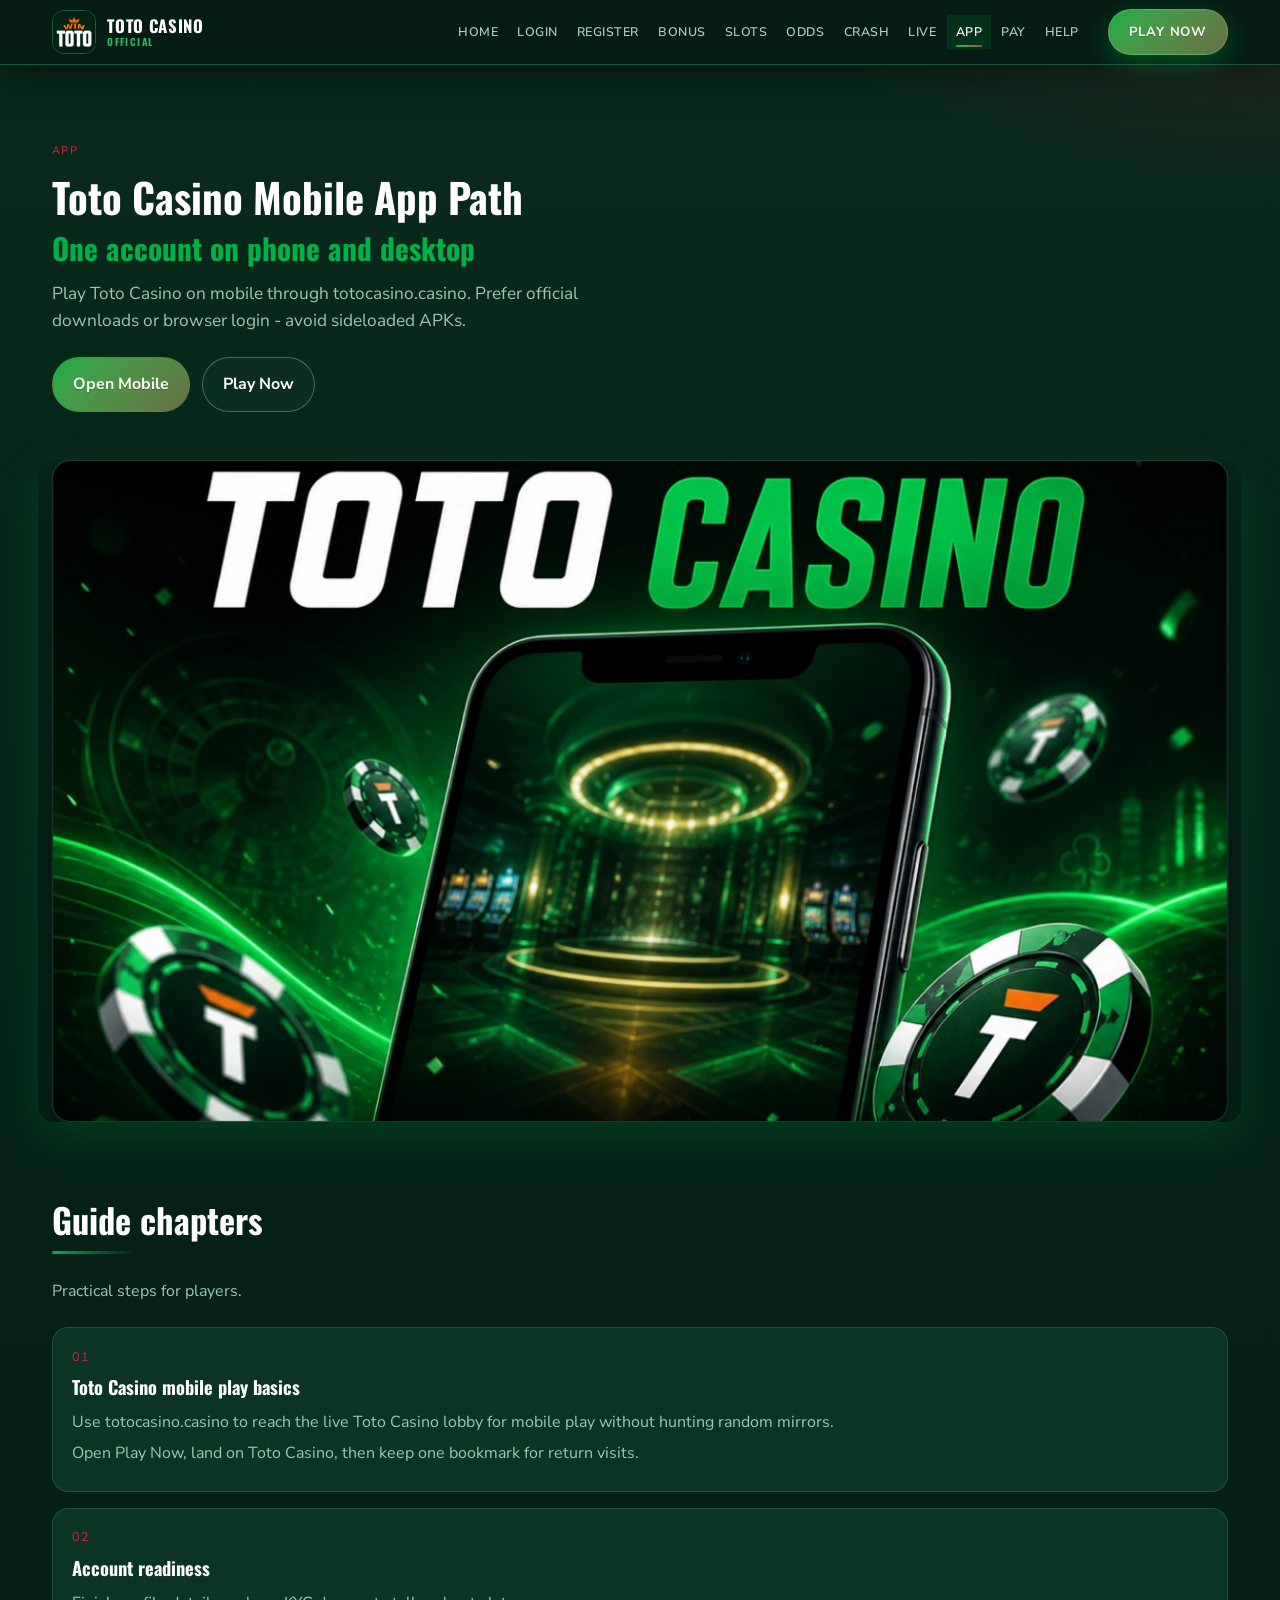
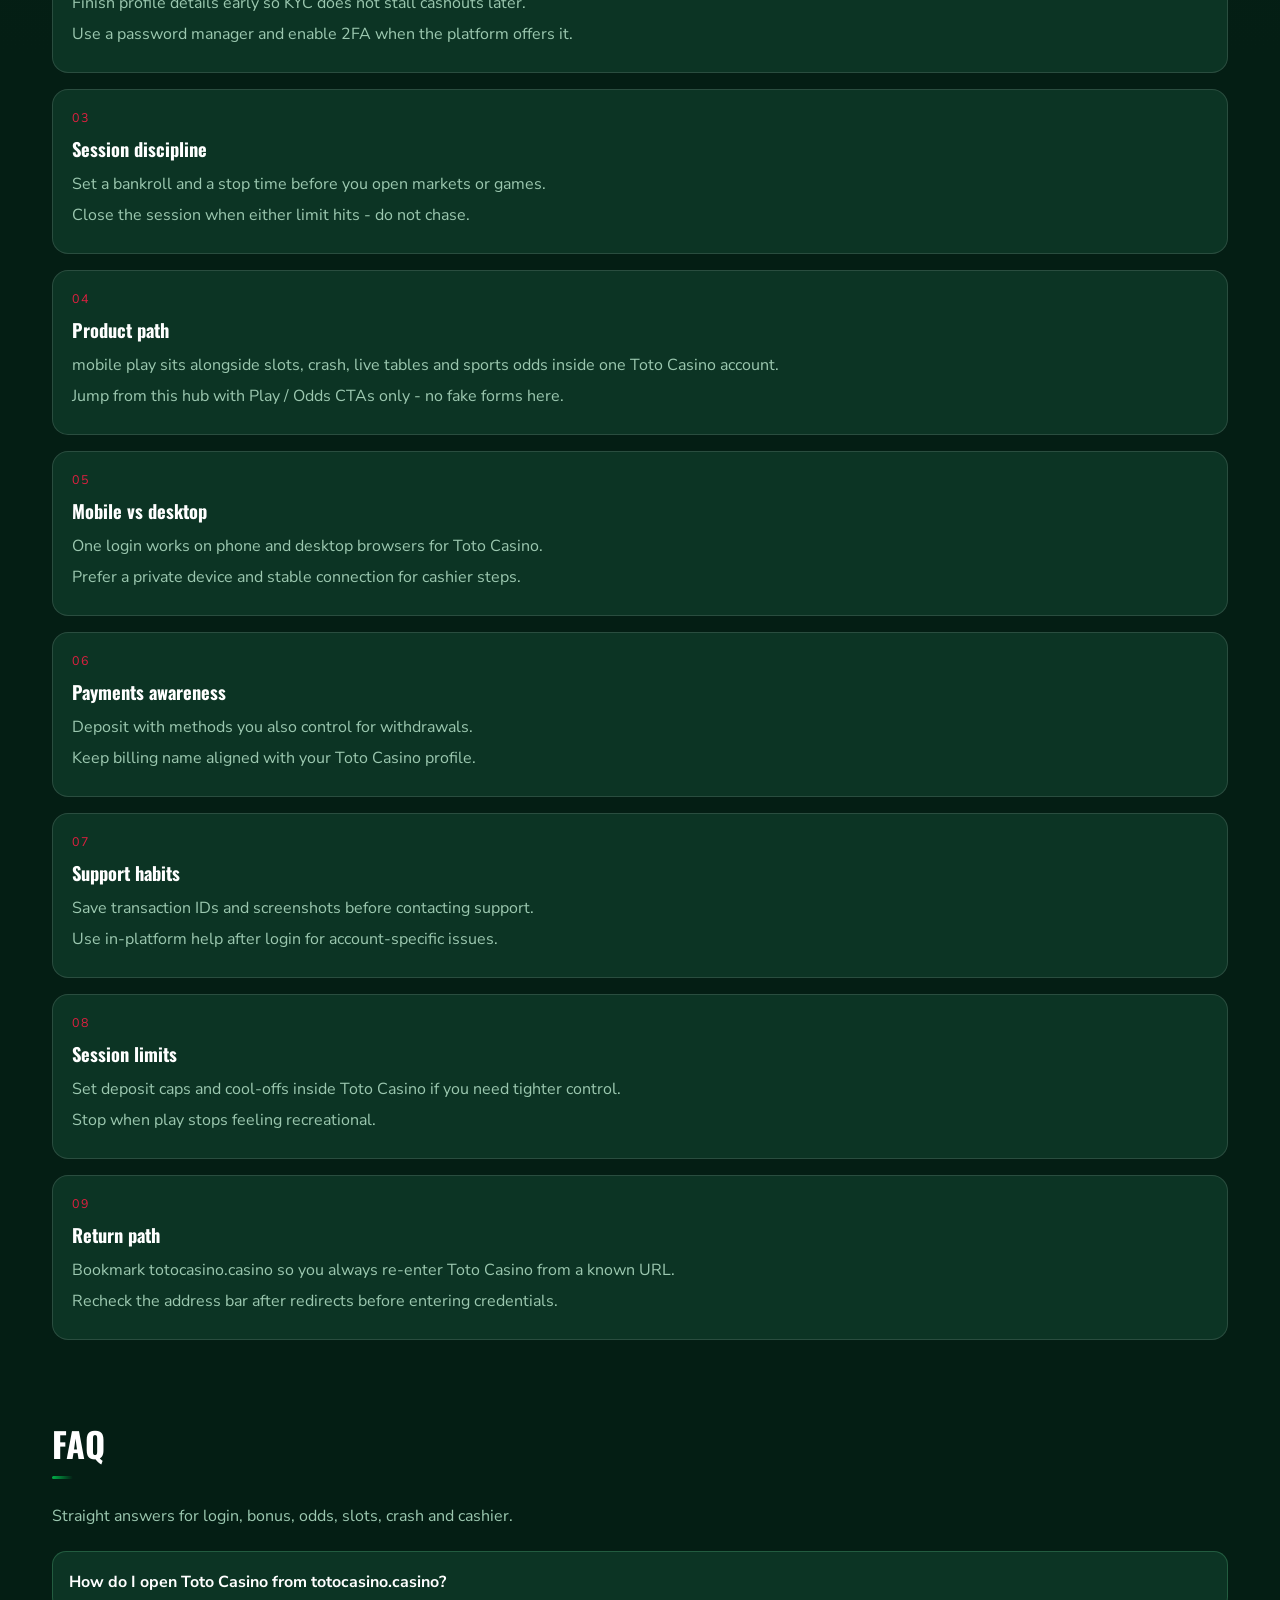
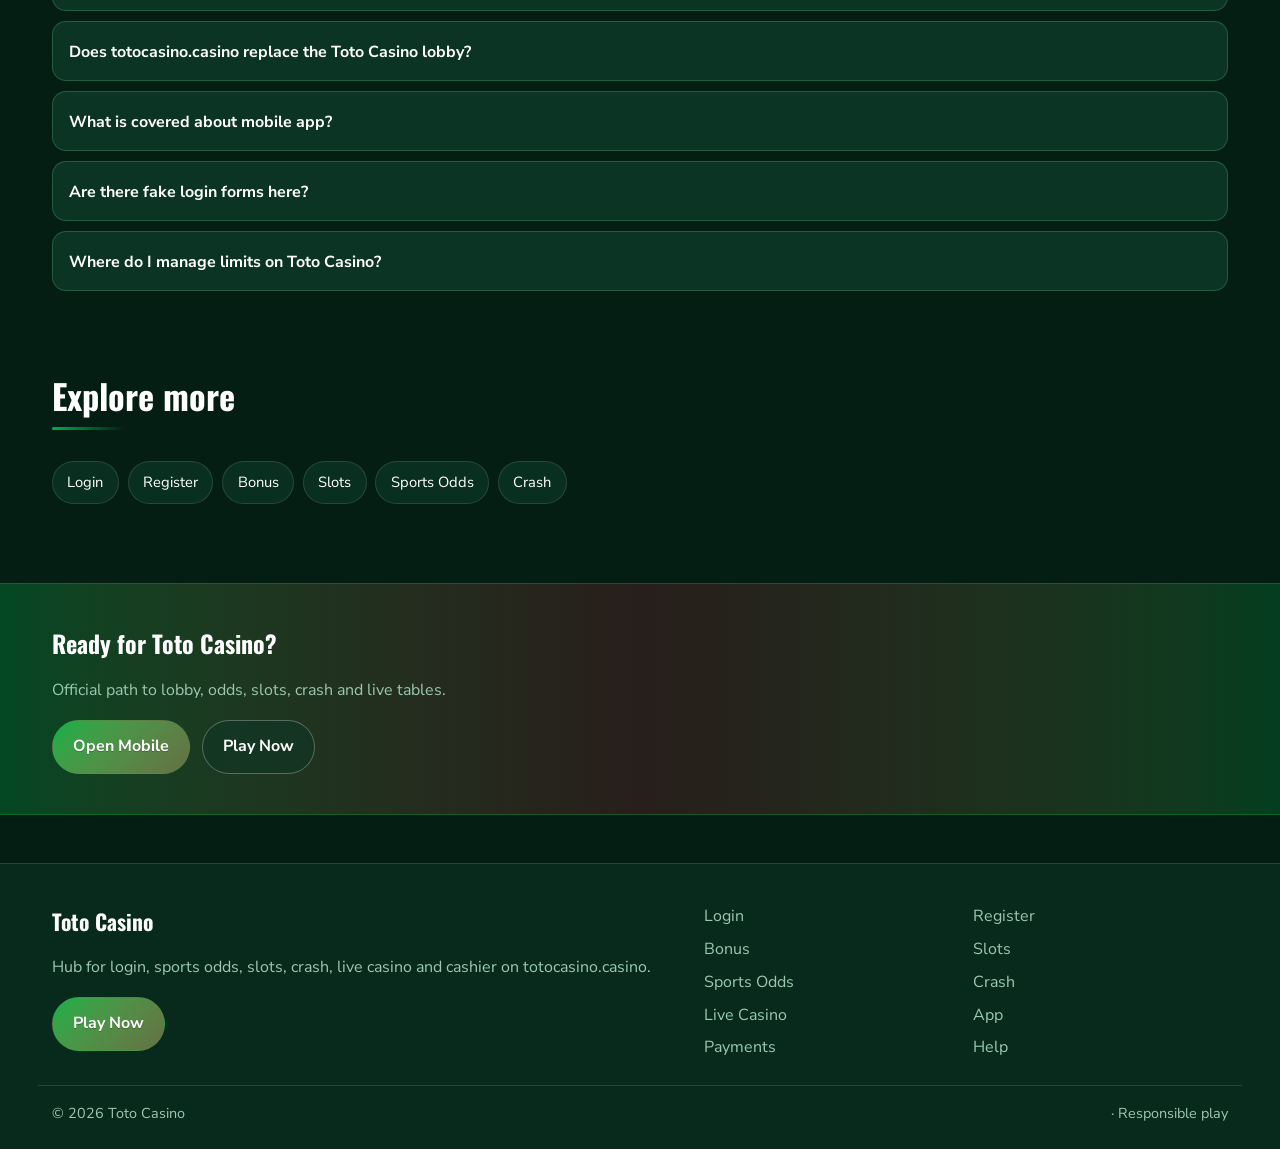
==== commit ad681da9: "Fix logo voids, promo interleave, promo CSS, lang dropdown" ====
--- a/tcasino-app.html
+++ b/tcasino-app.html
@@ -54,17 +54,6 @@
 
 </div></section>
 <div class="page-cover wrap"><img src="/assets/pages/tcasino-app.jpg" alt="App cover" width="1200" height="675" loading="eager"></div>
-<div class="wrap"><a class="promo-fx promo-vip reveal" href="https://martell888.online/wnXth5r9?sub_id_1=totocasino.casino" rel="nofollow sponsored noopener" target="_blank">
-<span class="promo-badge">VIP</span>
-<span class="promo-fx-glow" aria-hidden="true"></span>
-<span class="promo-fx-scan" aria-hidden="true"></span>
-<span class="promo-fx-particles" aria-hidden="true"></span>
-<span class="promo-fx-rays" aria-hidden="true"></span>
-<span class="promo-fx-ring" aria-hidden="true"></span>
-<div class="promo-media"><img src="/assets/promo/promo-cashier.jpg" alt="Toto Casino promo" width="960" height="540" loading="lazy"></div>
-<div class="promo-copy"><span class="promo-kicker">Toto Casino cashier express</span><div class="promo-title">Deposit, play, withdraw on one account</div><p class="promo-sub">Finish KYC early and use payout methods you control on Toto Casino.</p></div>
-<span class="promo-cta"><span class="promo-cta-shine" aria-hidden="true"></span><span class="promo-cta-label">Open Toto Casino cashier</span></span>
-</a></div>
 <section class="chapters wrap"><div class="section-head"><h2>Guide chapters</h2><p class="mute">Practical steps for players.</p></div><div class="chapter-grid"><article class="chapter"><div class="chapter-n">01</div><h3>Toto Casino mobile play basics</h3><p>Use totocasino.casino to reach the live Toto Casino lobby for mobile play without hunting random mirrors.</p><p>Open Play Now, land on Toto Casino, then keep one bookmark for return visits.</p></article><article class="chapter"><div class="chapter-n">02</div><h3>Account readiness</h3><p>Finish profile details early so KYC does not stall cashouts later.</p><p>Use a password manager and enable 2FA when the platform offers it.</p></article><article class="chapter"><div class="chapter-n">03</div><h3>Session discipline</h3><p>Set a bankroll and a stop time before you open markets or games.</p><p>Close the session when either limit hits - do not chase.</p></article><article class="chapter"><div class="chapter-n">04</div><h3>Product path</h3><p>mobile play sits alongside slots, crash, live tables and sports odds inside one Toto Casino account.</p><p>Jump from this hub with Play / Odds CTAs only - no fake forms here.</p></article><article class="chapter"><div class="chapter-n">05</div><h3>Mobile vs desktop</h3><p>One login works on phone and desktop browsers for Toto Casino.</p><p>Prefer a private device and stable connection for cashier steps.</p></article><article class="chapter"><div class="chapter-n">06</div><h3>Payments awareness</h3><p>Deposit with methods you also control for withdrawals.</p><p>Keep billing name aligned with your Toto Casino profile.</p></article><article class="chapter"><div class="chapter-n">07</div><h3>Support habits</h3><p>Save transaction IDs and screenshots before contacting support.</p><p>Use in-platform help after login for account-specific issues.</p></article><article class="chapter"><div class="chapter-n">08</div><h3>Session limits</h3><p>Set deposit caps and cool-offs inside Toto Casino if you need tighter control.</p><p>Stop when play stops feeling recreational.</p></article><article class="chapter"><div class="chapter-n">09</div><h3>Return path</h3><p>Bookmark totocasino.casino so you always re-enter Toto Casino from a known URL.</p><p>Recheck the address bar after redirects before entering credentials.</p></article></div></section>
 <section class="faq wrap" id="faq"><div class="section-head"><h2>FAQ</h2><p class="mute">Straight answers for login, bonus, odds, slots, crash and cashier.</p></div><div class="faq-list"><details class="faq-item"><summary>How do I open Toto Casino from totocasino.casino?</summary><p>Tap Play Now on totocasino.casino, follow through to the live Toto Casino site, then complete login or registration there.</p></details><details class="faq-item"><summary>Does totocasino.casino replace the Toto Casino lobby?</summary><p>No. totocasino.casino is an SEO hub for login, bonus path, odds, slots, crash, live casino and cashier. Real games run on Toto Casino after you continue.</p></details><details class="faq-item"><summary>What is covered about mobile app?</summary><p>This page explains practical mobile app steps for Toto Casino players: safe entry, product location, session limits and where to continue via Play Now.</p></details><details class="faq-item"><summary>Are there fake login forms here?</summary><p>No. Never enter passwords on the hub. Credentials belong only on the live Toto Casino site after you leave this page.</p></details><details class="faq-item"><summary>Where do I manage limits on Toto Casino?</summary><p>Use deposit limits, reality checks and cool-offs inside the logged-in Toto Casino account tools.</p></details></div></section>
 <section class="related wrap"><div class="section-head"><h2>Explore more</h2></div><div class="chip-row"><a class="chip" href="/tcasino-login.html">Login</a><a class="chip" href="/tcasino-register.html">Register</a><a class="chip" href="/tcasino-bonus.html">Bonus</a><a class="chip" href="/tcasino-slots.html">Slots</a><a class="chip" href="/tcasino-odds.html">Sports Odds</a><a class="chip" href="/tcasino-crash.html">Crash</a></div></section>
--- a/css/styles.css
+++ b/css/styles.css
@@ -343,11 +343,11 @@
   .header-inner{
     grid-template-columns:minmax(0,1fr) auto auto !important;
   }
-  .lang-switch{grid-column:2 !important}
+  /* killed mid lang */
   .nav-toggle{grid-column:3 !important}
   .lang-switch-btn .lang-code{display:none !important}
   .brand-name{font-size:.74rem !important}
-  .promo-media{aspect-ratio:4 / 3 !important}
+  /* killed 4/3 */
   .hero-chips .chip{font-size:.68rem !important;padding:.28rem .5rem !important}
 }
 
@@ -781,3 +781,18 @@
 /* unique hero flight totocasino */
 @keyframes heroFloatTc{0%,100%{transform:translate3d(0,0,0) rotate(0)}50%{transform:translate3d(0,-9px,0) rotate(.2deg)}} .hero-stage .hero-img{animation:heroFloatTc 4.3s ease-in-out infinite}
 @media (prefers-reduced-motion:reduce){.hero-stage .hero-img{animation:none!important}}
+/* ===== BATCH13 UI FIX 2026-08-18 ===== */
+.brand-mark{overflow:hidden!important;border-radius:12px!important;width:44px!important;height:44px!important}
+.brand-mark img,.brand img{width:44px!important;height:44px!important;object-fit:cover!important;object-position:center!important;background:var(--bg)!important;border-radius:12px!important}
+.brand-mark::after{inset:-2px!important;border-radius:14px!important}
+.wrap > a.promo-fx, a.promo-fx{display:block!important;position:relative!important;overflow:hidden!important;width:100%!important;margin:.85rem auto!important;padding:0!important;aspect-ratio:32/9!important;border-radius:16px!important;grid-template-columns:none!important}
+.promo-fx .promo-media{position:absolute!important;inset:0!important;width:100%!important;height:100%!important;aspect-ratio:auto!important;margin:0!important;overflow:hidden!important;z-index:0!important}
+.promo-fx .promo-media img{width:100%!important;height:100%!important;object-fit:cover!important;object-position:center center!important;transform:none!important;animation:none!important}
+.promo-fx-rays,.promo-fx-ring{opacity:.12!important}
+@media (max-width:720px){.wrap > a.promo-fx, a.promo-fx{aspect-ratio:16/9!important}}
+.header-bar,.header-inner{display:grid!important;grid-template-columns:auto minmax(0,1fr) auto!important;align-items:center!important;position:relative!important}
+.header-actions{display:inline-flex!important;align-items:center!important;gap:.45rem!important;grid-column:3!important;grid-row:1!important;justify-self:end!important;position:relative!important;z-index:120!important}
+.lang-switch{position:relative!important;z-index:200!important;grid-column:unset!important;margin:0!important;flex:0 0 auto!important}
+.lang-switch-panel{position:absolute!important;top:calc(100% + 6px)!important;right:0!important;left:auto!important;transform:none!important;inset:auto!important;z-index:250!important;min-width:14rem!important;max-height:min(70vh,22rem)!important}
+@media (max-width:1099px){.header-bar,.header-inner{grid-template-columns:minmax(0,1fr) auto!important}.header-actions{grid-column:2!important}.lang-switch{grid-column:unset!important}.nav-toggle{grid-column:unset!important}}
+
--- a/css/i18n.css
+++ b/css/i18n.css
@@ -0,0 +1,55 @@
+/* Language switcher — compact dropdown with flags (ship blocker) */
+.lang-switch{position:relative;z-index:80;flex:0 0 auto;margin-left:.35rem;align-self:center}
+.lang-switch-btn{
+  display:inline-flex;align-items:center;gap:.42rem;
+  padding:.42rem .72rem;border-radius:999px;cursor:pointer;
+  border:1px solid color-mix(in srgb,var(--accent) 40%,var(--line));
+  background:color-mix(in srgb,var(--surface) 85%,var(--accent));
+  color:var(--text);font-size:.78rem;font-weight:800;letter-spacing:.02em;
+  text-transform:none!important;
+  transition:border-color .25s,box-shadow .25s,transform .25s;
+}
+.lang-switch-btn:hover,.lang-switch.is-open .lang-switch-btn{
+  border-color:var(--accent);
+  box-shadow:0 0 0 1px color-mix(in srgb,var(--accent) 35%,transparent),0 10px 24px color-mix(in srgb,var(--accent) 25%,transparent);
+}
+.lang-flag-img{
+  width:22px;height:16px;object-fit:cover;border-radius:3px;flex:0 0 auto;
+  box-shadow:0 0 0 1px rgba(255,255,255,.22),0 2px 6px rgba(0,0,0,.35);
+  display:block;
+}
+.lang-switch-btn .lang-code,.lang-option .lang-code{
+  font-size:.68rem;font-weight:900;letter-spacing:.06em;opacity:.75;min-width:1.5rem;
+}
+.lang-switch-btn .lang-name{white-space:nowrap}
+.lang-switch-panel{
+  position:absolute!important;top:calc(100% + .45rem)!important;right:0!important;left:auto!important;
+  min-width:14rem;width:max-content;max-width:min(18rem,92vw);
+  padding:.45rem;border-radius:14px;
+  background:color-mix(in srgb,var(--surface) 96%,#000);
+  border:1px solid color-mix(in srgb,var(--accent) 35%,var(--line));
+  box-shadow:0 18px 40px rgba(0,0,0,.5);
+  display:none!important;
+  max-height:min(70vh,22rem);overflow:auto;
+  flex-direction:column;grid-auto-flow:row;
+  z-index:90;
+}
+.lang-switch.is-open .lang-switch-panel{display:grid!important;gap:.2rem}
+.lang-option{
+  display:flex!important;align-items:center;gap:.55rem;width:100%;text-align:left;
+  padding:.55rem .65rem;border:0;border-radius:10px;cursor:pointer;
+  background:transparent;color:var(--text);font-size:.86rem;font-weight:650;
+  white-space:nowrap;
+}
+.lang-option:hover,.lang-option.is-active{background:color-mix(in srgb,var(--accent) 18%,transparent)}
+.lang-option.is-active{color:var(--accent);outline:1px solid color-mix(in srgb,var(--accent) 45%,transparent)}
+@media (max-width:1099px){
+  .lang-switch{order:3;margin-left:.25rem}
+  .lang-switch-btn .lang-name{display:none}
+  .lang-switch-panel{right:0;left:auto}
+}
+/* batch13 lang panel lock */
+.lang-switch{position:relative!important;z-index:200!important}
+.lang-switch-panel{position:absolute!important;top:calc(100% + 6px)!important;right:0!important;left:auto!important;transform:none!important;inset:auto 0 auto auto!important;z-index:250!important;display:none!important}
+.lang-switch.is-open .lang-switch-panel{display:grid!important}
+
